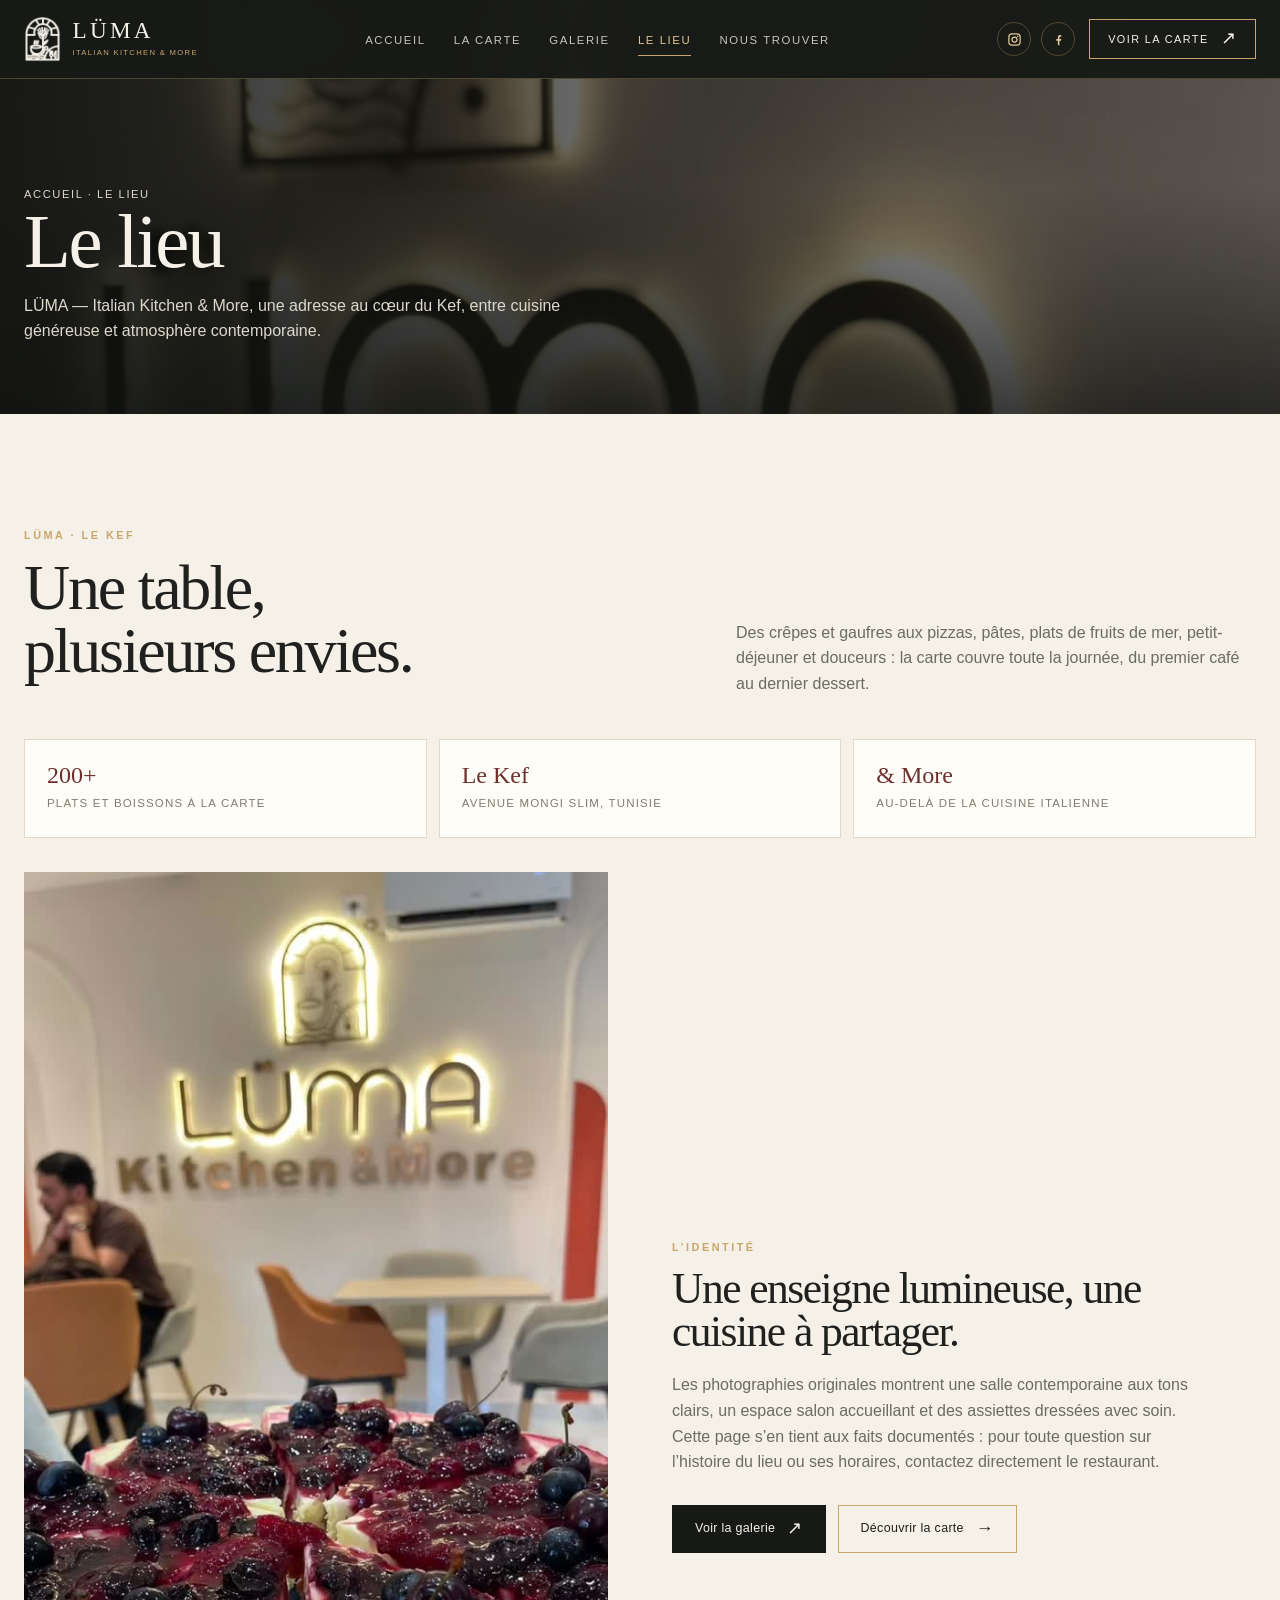
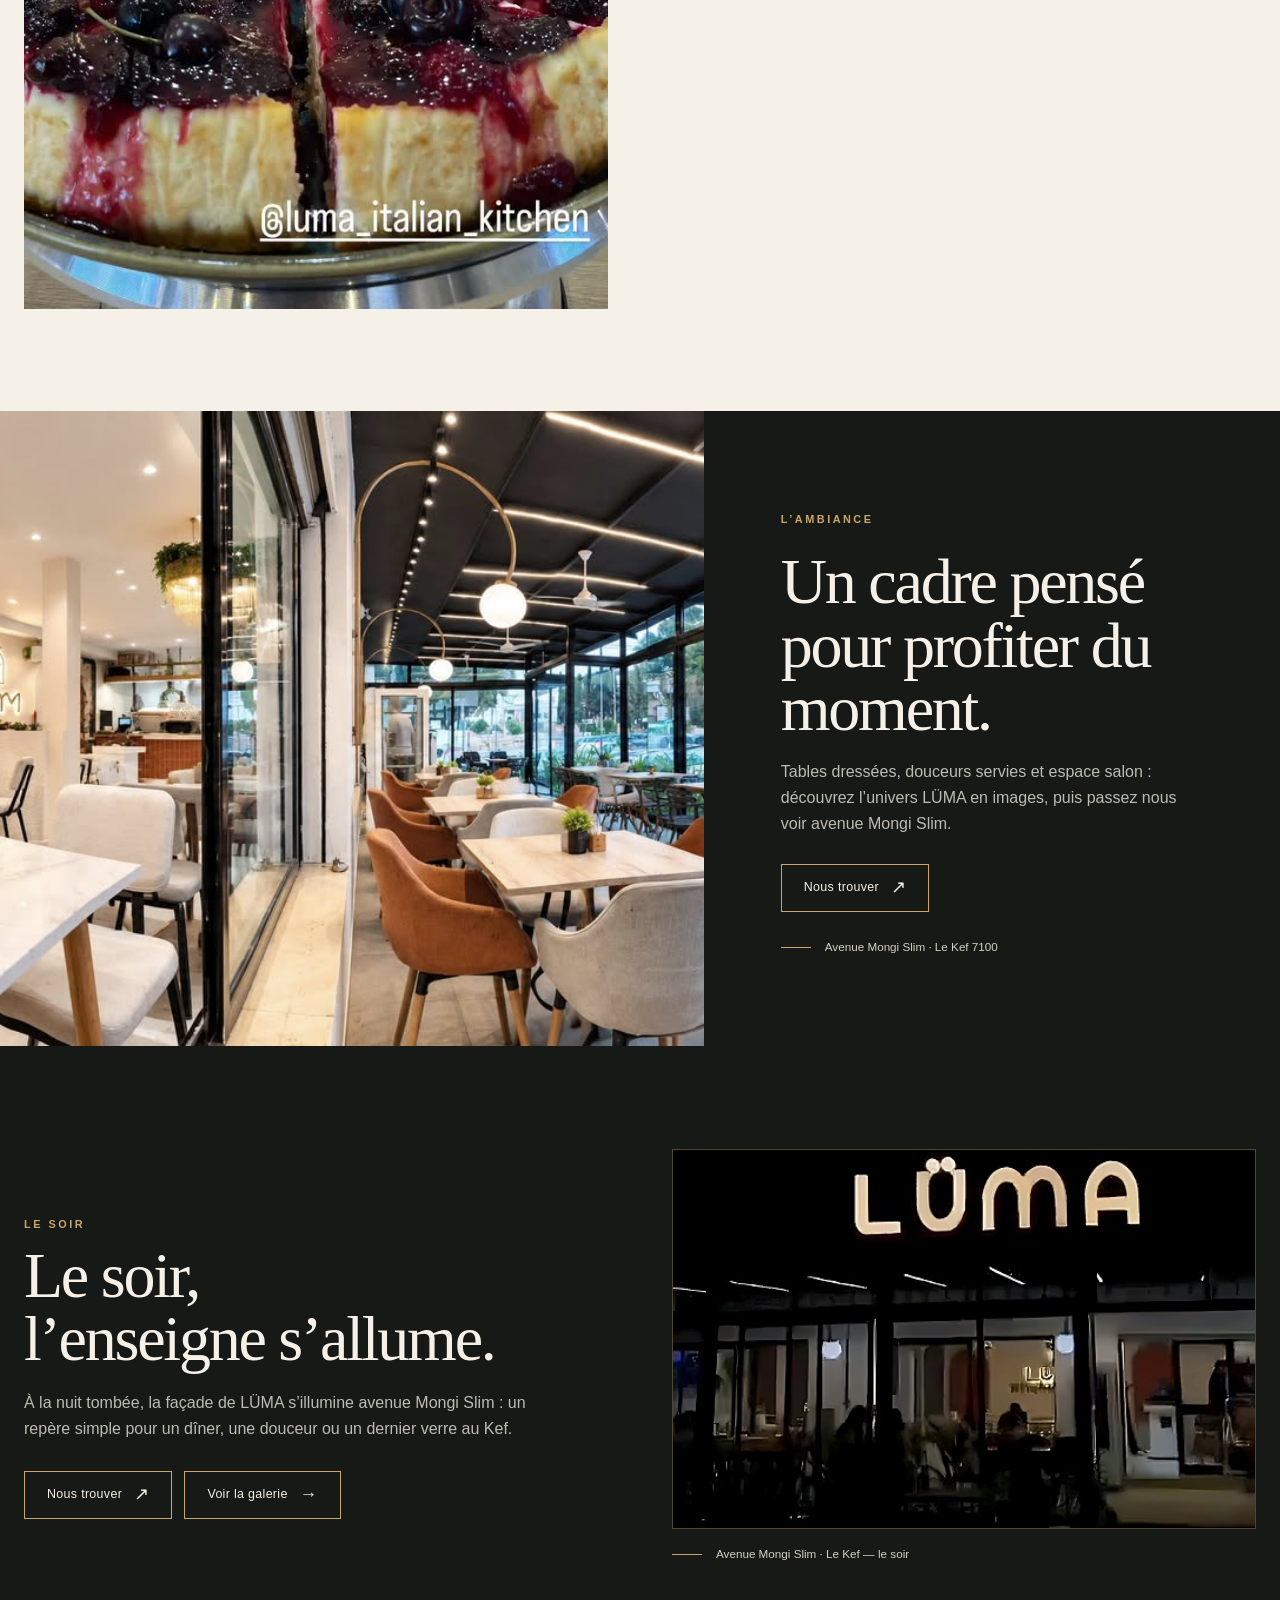
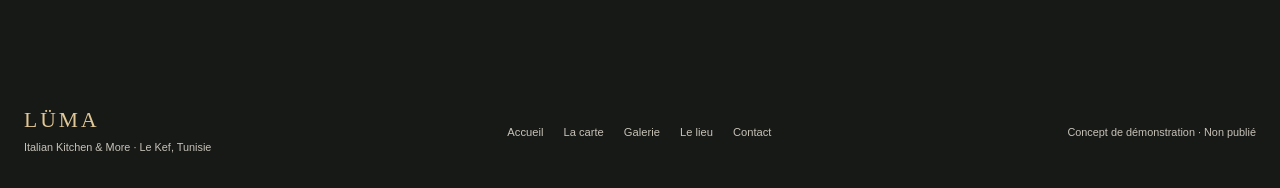
==== about.html @ 109b2237 "Mobile drawer: tap outside closes it The phone drawer is a panel pinned to the right (86vw), so the " ====
<!doctype html>
<html lang="fr">
<head>
<meta charset="utf-8">
<meta name="viewport" content="width=device-width, initial-scale=1">
<title>Le lieu — LÜMA · Le Kef</title>
<meta name="description" content="Découvrez LÜMA — Italian Kitchen & More, Avenue Mongi Slim à Le Kef : une cuisine généreuse et une atmosphère contemporaine.">
<meta name="robots" content="noindex,nofollow">
<meta name="theme-color" content="#171916">
<link rel="icon" href="assets/photos/luma-icon.png">
<link rel="stylesheet" href="assets/css/site.css?v=39">
</head>
<body class="no-js page-about">
<a class="skip-link" href="#contenu">Aller au contenu</a>
<header class="header solid" id="header">
  <div class="wrap navrow">
    <a class="brand" href="index.html" aria-label="LÜMA, accueil"><img src="assets/photos/luma-mark.png" alt="Emblème LÜMA" width="37" height="46"><span class="brandname">LÜMA<small>Italian Kitchen &amp; More</small></span></a>
    <nav aria-label="Navigation principale"><ul class="navlinks" id="navlinks">
      <li><a href="index.html">Accueil</a></li>
      <li><a href="menu.html">La carte</a></li>
      <li><a href="gallery.html">Galerie</a></li>
      <li><a href="about.html" aria-current="page">Le lieu</a></li>
      <li><a href="contact.html">Nous trouver</a></li>
    <li class="drawer-only"><span>Contact direct</span><a href="tel:+21697337588">+216 97 337 588</a></li><li class="drawer-only"><span>Suivre LÜMA</span><a href="https://www.instagram.com/luma_italian_kitchen/" target="_blank" rel="noopener noreferrer">Instagram</a></li><li class="drawer-only"><a href="https://www.facebook.com/cocktail4saisons.kef/" target="_blank" rel="noopener noreferrer">Facebook</a></li></ul></nav>
    <div class="navcta">
      <div class="social" aria-label="Réseaux sociaux"><a href="https://www.instagram.com/luma_italian_kitchen/" target="_blank" rel="noopener noreferrer" aria-label="Instagram de LÜMA"><svg viewBox="0 0 24 24" fill="none" stroke="currentColor" stroke-width="2" aria-hidden="true"><rect x="3" y="3" width="18" height="18" rx="5"/><circle cx="12" cy="12" r="4"/><circle cx="17.2" cy="6.8" r="1.3" fill="currentColor" stroke="none"/></svg></a><a href="https://www.facebook.com/cocktail4saisons.kef/" target="_blank" rel="noopener noreferrer" aria-label="Facebook de LÜMA"><svg viewBox="0 0 24 24" fill="currentColor" aria-hidden="true"><path d="M13.5 21v-7h2.4l.4-3h-2.8V9.1c0-.9.3-1.5 1.6-1.5h1.3V4.9c-.3 0-1.1-.1-2-.1-2 0-3.4 1.2-3.4 3.5V11H8.5v3H11v7h2.5z"/></svg></a></div>
      <a class="btn navbutton" href="menu.html">Voir la carte <span class="arrow">↗</span></a>
      <button class="menu-toggle" id="menuToggle" aria-label="Ouvrir le menu" aria-expanded="false" aria-controls="navlinks">☰</button>
    </div>
  </div>
</header>
<main id="contenu">
<section class="page-hero" aria-labelledby="titre-lieu">
  <div class="hero-media"><img src="assets/photos/restaurant-logo-photo.jpg" alt="" width="1085" height="1929" fetchpriority="high"></div>
  <div class="wrap"><div>
    <p class="crumbs"><a href="index.html">Accueil</a> · Le lieu</p>
    <h1 id="titre-lieu">Le lieu</h1>
    <p>LÜMA — Italian Kitchen &amp; More, une adresse au cœur du Kef, entre cuisine généreuse et atmosphère contemporaine.</p>
  </div></div>
</section>
<section class="section" aria-label="Présentation">
  <div class="wrap">
    <div class="section-head reveal"><div><p class="eyebrow">LÜMA · Le Kef</p><h2 class="display">Une table,<br>plusieurs envies.</h2></div><p class="sub">Des crêpes et gaufres aux pizzas, pâtes, plats de fruits de mer, petit-déjeuner et douceurs : la carte couvre toute la journée, du premier café au dernier dessert.</p></div>
    <div class="about-facts reveal">
      <div class="fact"><strong>200+</strong><span>Plats et boissons à la carte</span></div>
      <div class="fact"><strong>Le Kef</strong><span>Avenue Mongi Slim, Tunisie</span></div>
      <div class="fact"><strong>&amp; More</strong><span>Au-delà de la cuisine italienne</span></div>
    </div>
    <div class="about-split">
      <div class="reveal"><img src="assets/photos/dessert-cheesecake-logo.jpg" alt="Cheesecake aux fruits rouges devant l’enseigne lumineuse LÜMA" width="640" height="1136" loading="lazy"></div>
      <div class="reveal">
        <p class="eyebrow">L’identité</p>
        <h3 class="display" style="font-size:clamp(1.8rem,3.4vw,2.8rem)">Une enseigne lumineuse, une cuisine à partager.</h3>
        <p class="sub">Les photographies originales montrent une salle contemporaine aux tons clairs, un espace salon accueillant et des assiettes dressées avec soin. Cette page s’en tient aux faits documentés : pour toute question sur l’histoire du lieu ou ses horaires, contactez directement le restaurant.</p>
        <div class="menu-open-row">
          <a class="btn dark" href="gallery.html">Voir la galerie <span class="arrow">↗</span></a>
          <a class="btn light" href="menu.html">Découvrir la carte <span class="arrow">→</span></a>
        </div>
      </div>
    </div>
  </div>
</section>
<section class="experience brand-band" aria-label="Ambiance">
  <div class="experience-grid">
    <div class="experience-photo"><img src="assets/photos/interior-panorama.jpg" alt="Vue panoramique de la salle du restaurant LÜMA" width="1296" height="540" loading="lazy"></div>
    <div class="experience-copy reveal">
      <p class="eyebrow">L’ambiance</p>
      <h2 class="display">Un cadre pensé pour profiter du moment.</h2>
      <p class="sub">Tables dressées, douceurs servies et espace salon : découvrez l’univers LÜMA en images, puis passez nous voir avenue Mongi Slim.</p>
      <a class="btn" href="contact.html">Nous trouver <span class="arrow">↗</span></a>
      <div class="detail-line">Avenue Mongi Slim · Le Kef 7100</div>
    </div>
  </div>
</section>
<section class="section brand-band" aria-label="LÜMA le soir">
  <div class="wrap">
    <div class="about-split night-frame">
      <div class="reveal">
        <p class="eyebrow">Le soir</p>
        <h2 class="display">Le soir,<br>l’enseigne s’allume.</h2>
        <p class="sub">À la nuit tombée, la façade de LÜMA s’illumine avenue Mongi Slim : un repère simple pour un dîner, une douceur ou un dernier verre au Kef.</p>
        <div class="menu-open-row">
          <a class="btn" href="contact.html">Nous trouver <span class="arrow" aria-hidden="true">↗</span></a>
          <a class="btn" href="gallery.html">Voir la galerie <span class="arrow" aria-hidden="true">→</span></a>
        </div>
      </div>
      <div class="reveal">
        <img src="assets/photos/luma-nuit.jpg?v=39" alt="La façade de LÜMA et son enseigne illuminée, avenue Mongi Slim à Le Kef" width="562" height="338" loading="lazy">
        <p class="detail-line">Avenue Mongi Slim · Le Kef — le soir</p>
      </div>
    </div>
  </div>
</section>
</main>
<footer class="footer"><div class="wrap footer-row"><div><div class="footer-brand">LÜMA</div><small>Italian Kitchen &amp; More · Le Kef, Tunisie</small></div><nav class="footer-links" aria-label="Navigation de pied de page"><a href="index.html">Accueil</a><a href="menu.html">La carte</a><a href="gallery.html">Galerie</a><a href="about.html">Le lieu</a><a href="contact.html">Contact</a></nav><small>Concept de démonstration · Non publié</small></div></footer>
<div class="lightbox" id="lightbox" role="dialog" aria-modal="true" aria-label="Visionneuse d’images"><button class="lb-btn lb-close" id="lbClose" aria-label="Fermer">×</button><button class="lb-btn lb-prev" id="lbPrev" aria-label="Image précédente">‹</button><img id="lbImage" alt=""><button class="lb-btn lb-next" id="lbNext" aria-label="Image suivante">›</button><p class="lb-caption" id="lbCaption"></p></div>
<script src="assets/js/menu-data.js?v=39"></script>
<script src="assets/js/site.js?v=39"></script>
</body>
</html>
---- assets/css/site.css ----
/* LÜMA — Italian Kitchen & More · shared design system (multi-page) */
:root{--night:#171916;--night2:#20221e;--cream:#f5f1e8;--paper:#ebe4d7;--gold:#c9a66b;--gold2:#e1c795;--muted:#aaa79d;--ink:#20211e;--line:rgba(201,166,107,.32);--serif:Georgia,'Times New Roman',serif;--sans:Arial,Helvetica,sans-serif;--max:1240px}
*{box-sizing:border-box}html{scroll-behavior:smooth;scroll-padding-top:86px}body{margin:0;background:var(--cream);color:var(--ink);font:16px/1.6 var(--sans);-webkit-font-smoothing:antialiased}body.lock{overflow:hidden}img{display:block;max-width:100%}a{color:inherit}button{font:inherit}button,a{-webkit-tap-highlight-color:transparent}:focus-visible{outline:2px solid var(--gold);outline-offset:4px}.wrap{width:min(var(--max),calc(100% - 48px));margin-inline:auto}.eyebrow{font-size:.68rem;letter-spacing:.23em;text-transform:uppercase;color:var(--gold);font-weight:700}.display{font:400 clamp(2.4rem,5vw,4.8rem)/.99 var(--serif);letter-spacing:-.035em;margin:.65rem 0 1.2rem}.section{padding:clamp(4rem,8vw,7.5rem) 0}.sub{max-width:520px;color:#6c6b64}.btn{display:inline-flex;align-items:center;justify-content:center;gap:12px;min-height:48px;padding:0 22px;text-decoration:none;border:1px solid var(--gold);color:var(--cream);font-size:.78rem;letter-spacing:.025em;transition:background .25s,color .25s,transform .25s,border-color .25s;cursor:pointer;background:transparent}.btn:hover{transform:translateY(-2px);background:var(--gold);color:var(--night)}.btn.primary{background:var(--gold);color:var(--night)}.btn.primary:hover{background:var(--gold2);border-color:var(--gold2)}.btn.light{color:var(--ink)}.btn.dark{background:var(--night);border-color:var(--night);color:var(--cream)}.arrow{font-size:1.1rem;line-height:1}
.skip-link{position:absolute;left:12px;top:-60px;z-index:200;background:var(--gold);color:var(--night);padding:10px 16px;text-decoration:none;font-size:.85rem;transition:top .2s}.skip-link:focus{top:12px}
/* Header */
.header{position:fixed;z-index:50;top:0;left:0;right:0;color:var(--cream);border-bottom:1px solid transparent;transition:background .3s,border-color .3s}.header:before{content:'';position:absolute;inset:0;background:linear-gradient(180deg,rgba(15,17,15,.66),rgba(15,17,15,0));pointer-events:none;z-index:-1;transition:opacity .3s}.header.scrolled:before,.header.solid:before{opacity:0}.header.scrolled,.header.solid{background:rgba(23,25,22,.96);backdrop-filter:blur(14px);border-color:var(--line)}.navrow{height:78px;display:flex;align-items:center;justify-content:space-between;gap:28px}.brand{display:flex;align-items:center;gap:12px;text-decoration:none;flex-shrink:0}.brand img{width:auto;height:46px;object-fit:contain}.brandname{font:1.45rem/1 var(--serif);letter-spacing:.14em}.brandname small{display:block;font:500 .48rem/1.5 var(--sans);letter-spacing:.17em;color:var(--gold);text-transform:uppercase;margin-top:5px}.navlinks{display:flex;align-items:center;gap:clamp(14px,2.2vw,32px);list-style:none;padding:0;margin:0}.navlinks a{font:500 .71rem/1 var(--sans);letter-spacing:.14em;text-transform:uppercase;text-decoration:none;color:rgba(245,241,232,.79);position:relative;padding:12px 0;transition:color .3s}.navlinks a:after{content:'';position:absolute;left:0;bottom:2px;width:100%;height:1px;background:var(--gold);transform:scaleX(0);transform-origin:right;transition:transform .3s}.navlinks a:hover{color:var(--cream)}.navlinks a:hover:after,.navlinks a[aria-current="page"]:after{transform:scaleX(1);transform-origin:left}.navlinks a[aria-current="page"]{color:var(--gold2)}.navcta{display:flex;align-items:center;gap:14px}.social{display:flex;gap:10px}.social a{width:34px;height:34px;border:1px solid var(--line);border-radius:50%;display:grid;place-items:center;color:var(--gold2);text-decoration:none;font-size:.72rem;transition:background .2s,color .2s}.social a:hover{background:var(--gold);color:var(--night)}.navbutton{min-height:40px;padding:0 18px;font:500 .68rem/1 var(--sans);letter-spacing:.13em;text-transform:uppercase}.menu-toggle{display:none;background:none;border:1px solid var(--line);color:var(--cream);width:44px;height:44px;cursor:pointer}
/* Hero (home) */
.hero{position:relative;min-height:min(850px,100svh);min-height:max(700px,100svh);display:flex;align-items:center;background:var(--night);color:var(--cream);overflow:hidden;padding:110px 0 80px}.hero-media{position:absolute;inset:0}.hero-media img,.hero-media video{display:block;width:100%;height:100%;object-fit:cover;object-position:center 48%}.hero-media img{position:absolute;inset:0;filter:saturate(.78);transform:scale(1.025);animation:heroSettle 1.2s ease-out both}.hero-media video{position:absolute;inset:0;filter:saturate(.78);object-fit:contain;object-position:center;background:transparent}.page-home .hero-media img{object-fit:cover;object-position:center 48%;filter:blur(26px) brightness(.62) saturate(.85);transform:scale(1.18);animation:none}.hero-media:after{content:'';position:absolute;inset:0;background:linear-gradient(90deg,rgba(15,17,15,.91) 0%,rgba(15,17,15,.78) 31%,rgba(15,17,15,.27) 70%,rgba(15,17,15,.24) 100%),linear-gradient(0deg,rgba(15,17,15,.72),transparent 36%),radial-gradient(120% 120% at 50% 50%,rgba(15,17,15,0) 52%,rgba(15,17,15,.55) 100%)}.hero-inner{position:relative;z-index:1;display:grid;grid-template-columns:minmax(0,650px);align-items:center}.hero-copy{padding:0}.hero-kicker{display:flex;align-items:center;gap:12px;margin-bottom:22px}.hero-kicker:before{content:'';width:35px;height:1px;background:var(--gold)}.hero h1{font:400 clamp(3.4rem,6.8vw,6rem)/.84 var(--serif);letter-spacing:-.055em;margin:0 0 20px}.hero h1 span{display:block;color:var(--gold2);font-size:.43em;letter-spacing:.015em;line-height:1.4;margin-top:22px}.hero-intro{max-width:470px;color:#e4dfd3;font:1.05rem/1.8 var(--serif);margin:0 0 30px}.hero-actions{display:flex;gap:10px;flex-wrap:wrap}.hero-facts{display:grid;grid-template-columns:repeat(auto-fit,minmax(150px,1fr));gap:16px 24px;margin:34px 0 0;padding-top:24px;border-top:1px solid rgba(255,255,255,.15);max-width:560px}.hero-facts dt{font-size:.6rem;letter-spacing:.15em;text-transform:uppercase;color:var(--gold2);margin-bottom:6px}.hero-facts dd{margin:0;font-size:.83rem;color:#d6d1c5;line-height:1.55}.hero-facts dd a{text-decoration:none;border-bottom:1px solid rgba(201,166,107,.45);transition:border-color .25s,color .25s}.hero-facts dd a:hover{border-color:var(--gold);color:var(--cream)}.pin{color:var(--gold);font-size:1rem}
/* Page hero (subpages) */
.page-hero{position:relative;background:var(--night);color:var(--cream);overflow:hidden;padding:170px 0 70px;min-height:46vh;display:flex;align-items:flex-end}.page-hero .wrap{position:relative;z-index:1}.page-hero .hero-media img{object-position:center 55%}.page-menu .hero-media img{object-position:center 62%}.page-gallery .hero-media img{object-position:center 70%}.page-about .hero-media img{object-position:center 18%}.page-contact .hero-media img{object-position:center 55%}.page-hero .hero-media:after{background:linear-gradient(90deg,rgba(15,17,15,.9),rgba(15,17,15,.55) 60%,rgba(15,17,15,.3)),linear-gradient(0deg,rgba(15,17,15,.7),transparent 55%)}.page-hero h1{font:400 clamp(2.8rem,6vw,5rem)/1 var(--serif);letter-spacing:-.03em;margin:0 0 12px}.page-hero p{max-width:560px;color:#ddd8cc;margin:0}.crumbs{font-size:.7rem;letter-spacing:.14em;text-transform:uppercase;color:var(--gold2);margin-bottom:16px}.crumbs a{text-decoration:none}.crumbs a:hover{text-decoration:underline}
/* Marquee */
.ticker{background:var(--gold);color:var(--night);overflow:hidden}.ticker-track{display:flex;justify-content:center;gap:clamp(22px,4vw,58px);align-items:center;min-height:56px;white-space:nowrap;font:1rem var(--serif);letter-spacing:.04em}.ticker .dot{font-size:.65rem;color:#765b30}
/* Menu */
.menu-section{background:var(--cream)}.section-head{display:flex;justify-content:space-between;align-items:end;gap:30px;margin-bottom:38px}.section-head .sub{margin:0 0 5px}.menu-feature{display:grid;grid-template-columns:.78fr 1.22fr;gap:clamp(28px,6vw,84px);align-items:center}.menu-intro{padding:10px 0}.menu-intro .display{max-width:480px}.menu-intro .sub{margin-bottom:16px}.menu-note{max-width:450px;font-size:.75rem;color:#77746c;border-left:2px solid var(--gold);padding-left:13px}.menu-images{display:grid;grid-template-columns:repeat(3,1fr);gap:12px;align-items:center}.food-card{position:relative;overflow:hidden;background:#ddd;aspect-ratio:3/4;margin:0}.food-card:nth-child(2){aspect-ratio:4/5;transform:translateY(-16px)}.food-card:nth-child(3){aspect-ratio:3/4;transform:translateY(12px)}.food-card img{width:100%;height:100%;object-fit:cover;transition:transform .7s}.food-card:hover img{transform:scale(1.06)}.food-card:after{content:'';position:absolute;inset:45% 0 0;background:linear-gradient(transparent,rgba(0,0,0,.55))}.food-card span{position:absolute;z-index:1;bottom:12px;left:12px;color:#fff;font:1rem var(--serif)}.menu-browser{position:relative;background:var(--night);color:var(--cream);margin-top:64px;padding:clamp(30px,4.5vw,60px);border:1px solid rgba(201,166,107,.28)}.menu-browser:before{content:"";position:absolute;top:0;left:0;right:0;height:3px;background:linear-gradient(90deg,transparent,var(--gold) 15%,var(--gold) 85%,transparent)}.menu-rail{display:flex;align-items:center;gap:16px;margin:0 0 26px}.menu-rail .menu-filters{flex:1 1 auto;min-width:0;margin:0;padding:0}.menu-rail:after{content:"";order:2;flex:0 0 auto;width:1px;align-self:stretch;background:rgba(201,166,107,.4)}.menu-rail-cta{order:3;flex:0 0 auto;white-space:nowrap;min-height:44px;padding:0 18px}.menu-toolbar{display:flex;gap:20px;flex-wrap:wrap;align-items:center;margin-bottom:22px}.menu-search{position:relative;flex:1 1 320px;max-width:none;display:flex;align-items:center;gap:12px;border:1px solid rgba(245,241,232,.22);background:rgba(245,241,232,.05);padding:0 15px;min-height:54px;transition:border-color .22s ease,box-shadow .22s ease,background .22s ease}.menu-search:hover{border-color:rgba(201,166,107,.6)}.menu-search:focus-within{border-color:var(--gold);background:rgba(245,241,232,.08);box-shadow:0 0 0 4px rgba(201,166,107,.18)}.menu-search-icon{width:19px;height:19px;flex:0 0 auto;color:#a08a63;transition:color .22s ease}.menu-search:focus-within .menu-search-icon{color:var(--gold)}.menu-search input{flex:1 1 auto;min-width:0;border:0;background:transparent;outline:none;font:inherit;font-size:.95rem;color:var(--cream);height:52px;appearance:none;-webkit-appearance:none}.menu-search input::-webkit-search-cancel-button{display:none}.menu-search input::placeholder{color:#8f8b80}.menu-search-clear{flex:0 0 auto;width:30px;height:30px;display:grid;place-items:center;border:0;border-radius:50%;background:rgba(245,241,232,.14);color:var(--cream);cursor:pointer;padding:0;transition:background .2s ease,color .2s ease,transform .2s ease}.menu-search-clear svg{width:13px;height:13px}.menu-search-clear:hover{background:rgba(201,166,107,.28);color:var(--gold2);transform:rotate(90deg)}.menu-search-clear[hidden]{display:none}.menu-search-hint{flex:0 0 auto;display:grid;place-items:center;min-width:26px;height:26px;padding:0 7px;border:1px solid rgba(245,241,232,.24);border-bottom-width:2px;background:rgba(245,241,232,.06);color:#a9a49a;font:600 .72rem/1 var(--sans)}.menu-search:focus-within .menu-search-hint{opacity:0}.menu-count{flex:0 0 auto;display:inline-flex;align-items:center;gap:10px;font-size:.74rem;letter-spacing:.04em;color:#a9a49a;white-space:nowrap;border:0;background:none;padding:0}.menu-count:empty{display:none}.menu-count:before{content:'';width:22px;height:1px;background:var(--gold)}@media(max-width:980px){.menu-search-hint{display:none}}.menu-filters{display:flex;gap:9px;flex-wrap:nowrap;overflow-x:auto;margin:0 0 26px;padding:6px 2px 14px;scrollbar-width:none;-ms-overflow-style:none;overscroll-behavior-x:contain;cursor:grab;-webkit-mask-image:linear-gradient(90deg,transparent,#000 4%,#000 96%,transparent);mask-image:linear-gradient(90deg,transparent,#000 4%,#000 96%,transparent)}.menu-filters::-webkit-scrollbar{display:none}.menu-filters.dragging{cursor:grabbing;user-select:none}.menu-filters.at-start{-webkit-mask-image:linear-gradient(90deg,#000 96%,transparent);mask-image:linear-gradient(90deg,#000 96%,transparent)}.menu-filters.at-end{-webkit-mask-image:linear-gradient(90deg,transparent,#000 4%,#000);mask-image:linear-gradient(90deg,transparent,#000 4%,#000)}.menu-filters.at-start.at-end{-webkit-mask-image:none;mask-image:none}.menu-filter{flex:0 0 auto}.menu-filter{border:1px solid rgba(245,241,232,.22);background:transparent;color:#d8d3c7;padding:10px 14px;cursor:pointer;font-size:.75rem;letter-spacing:.02em;transition:background .2s,color .2s,border-color .2s}.menu-filter:hover{border-color:var(--gold);color:var(--gold2)}.menu-filter[aria-pressed="true"]{background:var(--gold);border-color:var(--gold);color:var(--night);font-weight:600}.menu-results{columns:2;column-gap:16px}.menu-category{background:rgba(245,241,232,.035);border:1px solid rgba(201,166,107,.26);padding:clamp(20px,3vw,32px);break-inside:avoid;margin:0 0 16px}.cat-head{display:flex;align-items:baseline;gap:14px;padding-bottom:14px;margin:0 0 14px;border-bottom:1px solid rgba(201,166,107,.32)}.cat-num{font:600 .72rem/1 var(--sans);letter-spacing:.2em;color:var(--gold);flex:0 0 auto}.menu-category h3{font:400 clamp(1.45rem,2.1vw,1.95rem)/1.05 var(--serif);letter-spacing:-.02em;margin:0;color:var(--cream)}.menu-category .category-note{font-size:.75rem;color:#a9a49a;margin:0 0 18px}.menu-items{display:grid;gap:0}.menu-item{position:relative;display:grid;grid-template-columns:minmax(0,1fr) auto;column-gap:14px;padding:12px 0;border-bottom:1px solid rgba(245,241,232,.09);align-items:baseline;transition:background .32s ease}.menu-item:before{content:"";position:absolute;left:-15px;top:3px;bottom:3px;width:2px;background:linear-gradient(180deg,var(--gold),var(--gold2));transform:scaleY(0);transform-origin:50% 0;transition:transform .34s cubic-bezier(.4,0,.2,1)}.menu-item:hover{background:linear-gradient(90deg,rgba(201,166,107,.11),rgba(201,166,107,0) 72%)}.menu-item:hover:before{transform:scaleY(1)}.menu-item-line{grid-column:1;grid-row:1;display:flex;align-items:baseline;gap:8px;min-width:0}.leader{flex:1 1 auto;min-width:14px;align-self:flex-end;height:1px;margin:0 2px 5px;background-image:linear-gradient(90deg,rgba(245,241,232,.30) 0 2px,transparent 2px 6px);background-size:6px 1px;background-repeat:repeat-x;transition:background-image .3s ease}.menu-item:hover .leader{background-image:linear-gradient(90deg,rgba(201,166,107,.75) 0 2px,transparent 2px 6px);animation:leader-march .7s linear infinite}@keyframes leader-march{from{background-position-x:0}to{background-position-x:6px}}.menu-item:last-child{border-bottom:0}.menu-item strong{font-size:.85rem;font-weight:600;line-height:1.45;color:var(--cream);transition:color .26s ease}.menu-item:hover strong{color:#fff}.menu-item small{grid-column:1/-1;grid-row:2;display:block;font-size:.73rem;line-height:1.5;color:#9d988c;margin-top:6px;padding:5px 9px 5px 10px;border-left:1px solid rgba(201,166,107,.22);transition:color .3s ease,background .3s ease,border-color .3s ease}.menu-item.has-desc:hover .leader{animation:none;background-image:linear-gradient(90deg,rgba(245,241,232,.22) 0 2px,transparent 2px 6px)}.menu-item.has-desc:hover small{color:#f4efe3;background:rgba(245,241,232,.09);border-left-color:var(--gold);box-shadow:0 0 0 1px rgba(201,166,107,.18) inset}.menu-price{grid-column:2;grid-row:1;font:1.02rem var(--serif);white-space:nowrap;color:var(--gold2);transition:color .28s ease,transform .28s ease}.menu-item:hover .menu-price{color:#f4ddb0;transform:translateY(-1px)}.menu-empty{grid-column:1/-1;color:#a9a49a;font-size:.9rem}.verify-note{margin-top:34px;border:1px solid rgba(201,166,107,.3);background:rgba(201,166,107,.07);padding:18px 20px;font-size:.78rem;color:#cfccc2}.verify-note strong{color:var(--ink)}.menu-results .verify-note{break-inside:avoid;margin:0;background:rgba(201,166,107,.07);color:#cfccc2;border-color:rgba(201,166,107,.3);padding:22px 24px}.menu-results .verify-note strong{color:var(--gold2)}.menu-results .verify-note a{color:var(--gold2)}.menu-results.single{columns:1}.menu-results.single .menu-category{padding:clamp(26px,4vw,46px)}.menu-results.single .menu-items{grid-template-columns:repeat(2,minmax(0,1fr));column-gap:clamp(26px,4vw,64px)}.menu-more{display:inline-flex;align-items:center;gap:9px;margin-top:22px;padding-bottom:3px;font-size:.72rem;letter-spacing:.09em;text-transform:uppercase;color:var(--gold2);text-decoration:none;border-bottom:1px solid rgba(201,166,107,.4);transition:color .2s,border-color .2s}.menu-more:hover{color:#fff;border-color:var(--gold2)}.menu-open-row{display:flex;gap:12px;flex-wrap:wrap;margin-top:30px;align-items:center}
/* Experience */
.experience{background:var(--night);color:var(--cream);padding:0}.experience-grid{display:grid;grid-template-columns:1.1fr .9fr;min-height:500px}.experience-photo{min-height:460px;overflow:hidden}.experience-photo img{width:100%;height:100%;object-fit:cover;object-position:center;filter:saturate(.82);transition:transform 1s}.experience-photo:hover img{transform:scale(1.025)}.experience-copy{padding:clamp(42px,7vw,100px) clamp(32px,6vw,90px);display:flex;flex-direction:column;justify-content:center;align-items:flex-start}.experience-copy .display{max-width:500px}.experience-copy .sub{color:#bdbbb2;margin:0 0 28px}.detail-line{display:flex;align-items:center;gap:14px;margin-top:26px;color:#d4cfc3;font-size:.73rem}.detail-line:before{content:'';width:30px;height:1px;background:var(--gold)}
/* Gallery */
.gallery-section{background:var(--paper)}.gallery-grid{display:grid;grid-template-columns:1.15fr .85fr .85fr;grid-template-rows:210px 210px;gap:12px}.gallery-grid.full{grid-template-columns:repeat(3,1fr);grid-template-rows:none;grid-auto-rows:230px}.gallery-grid.full .gallery-item:first-child{grid-row:auto;grid-column:span 2}.gallery-item{position:relative;overflow:hidden;background:#d4ccbf;cursor:pointer;border:0;padding:0;text-align:left}.gallery-item picture{display:block;width:100%}.hero-media picture{position:absolute;inset:0;display:block}.gallery-item:first-child{grid-row:span 2}.gallery-grid.full .gallery-item:first-child{grid-row:auto}.gallery-item img{width:100%;height:100%;object-fit:cover;transition:transform .65s,filter .65s}.gallery-item:hover img{transform:scale(1.045);filter:saturate(1.08)}.gallery-item:after{content:'\2197';position:absolute;right:14px;bottom:14px;width:35px;height:35px;display:grid;place-items:center;background:rgba(23,25,22,.78);border:1px solid var(--line);color:var(--gold2);border-radius:50%;opacity:0;transform:translateY(6px);transition:all .25s}.gallery-item:hover:after,.gallery-item:focus-visible:after{opacity:1;transform:none}.gallery-item figcaption{position:absolute;left:14px;bottom:14px;color:#fff;font:.85rem var(--serif);text-shadow:0 1px 8px rgba(0,0,0,.6)}.gallery-foot{display:flex;justify-content:space-between;align-items:center;gap:24px;margin-top:26px;color:#6d6a62;font-size:.75rem}
/* About */
.about-facts{display:grid;grid-template-columns:repeat(3,1fr);gap:12px;margin:34px 0}.fact{background:#fffdf8;border:1px solid #e2d9ca;padding:22px}.fact strong{display:block;font:1.5rem var(--serif);font-weight:400;color:#6e302d}.fact span{font-size:.72rem;letter-spacing:.1em;text-transform:uppercase;color:#827b6e}.about-split{display:grid;grid-template-columns:1fr 1fr;gap:clamp(28px,5vw,70px);align-items:center}.about-split img{width:100%;height:100%;object-fit:cover;min-height:380px}.brand-band{background:var(--night);color:var(--cream)}.brand-band .sub{color:#bdbbb2}.night-frame img{border:1px solid var(--line);filter:saturate(.96)}.night-frame .detail-line{margin-top:16px}
/* Contact */
.contact{background:var(--cream)}.contact-grid{display:grid;grid-template-columns:.9fr 1.1fr;gap:clamp(35px,7vw,100px);align-items:stretch}.contact-copy{padding:12px 0}.contact-copy .display{max-width:460px}.contact-list{margin:32px 0;display:grid;gap:23px}.contact-row{display:grid;grid-template-columns:38px 1fr;gap:14px;align-items:start}.contact-icon{width:36px;height:36px;display:grid;place-items:center;border:1px solid #c8b99d;color:#8f6d36;border-radius:50%;font-size:.9rem}.contact-row small{display:block;text-transform:uppercase;letter-spacing:.14em;color:#827b6e;font-size:.62rem;margin-bottom:4px}.contact-row p,.contact-row a{margin:0;font-size:.92rem;text-decoration:none}.contact-row a:hover{text-decoration:underline;text-decoration-color:var(--gold)}.contact-actions{display:flex;flex-wrap:wrap;gap:9px}.contact-actions .btn{color:var(--ink)}.contact-actions .primary{color:var(--night)}.contact-visual{position:relative;min-height:430px;overflow:hidden;background:var(--night)}.contact-visual img{width:100%;height:100%;min-height:430px;object-fit:cover;filter:saturate(.7)}.contact-card{position:absolute;left:22px;bottom:22px;right:22px;display:flex;justify-content:space-between;align-items:center;gap:18px;background:rgba(23,25,22,.93);color:var(--cream);padding:20px 22px;border:1px solid var(--line);backdrop-filter:blur(8px)}.contact-card strong{font:1.4rem var(--serif);font-weight:400;display:block}.contact-card span{font-size:.7rem;color:#c8c2b5}
/* Footer and lightbox */
.footer{background:var(--night);color:#c6c2b8;padding:30px 0}.footer-row{display:flex;align-items:center;justify-content:space-between;gap:25px}.footer-brand{font:1.35rem var(--serif);letter-spacing:.14em;color:var(--gold2)}.footer small{font-size:.68rem}.footer-links{display:flex;gap:20px}.footer-links a{font-size:.7rem;text-decoration:none}.footer-links a:hover{color:var(--gold2)}
.lightbox{position:fixed;z-index:100;inset:0;background:rgba(12,13,11,.97);display:none;align-items:center;justify-content:center;padding:70px 60px 60px}.lightbox.open{display:flex}.lightbox img{max-width:min(100%,1000px);max-height:100%;object-fit:contain;box-shadow:0 20px 70px rgba(0,0,0,.4)}.lb-btn{position:absolute;width:46px;height:46px;border:1px solid var(--line);background:var(--night2);color:var(--cream);cursor:pointer;font-size:1.25rem}.lb-close{top:18px;right:18px}.lb-prev{left:18px;top:50%;transform:translateY(-50%)}.lb-next{right:18px;top:50%;transform:translateY(-50%)}.lb-caption{position:absolute;bottom:16px;left:0;right:0;text-align:center;color:#c8c1b4;font-size:.72rem}.reveal{opacity:0;transform:translateY(22px);transition:opacity .75s ease,transform .75s ease}.reveal.visible{opacity:1;transform:none}.no-js .reveal{opacity:1;transform:none}
@keyframes heroSettle{from{transform:scale(1.08);opacity:.65}to{transform:scale(1.025);opacity:1}}
.social a svg{width:15px;height:15px;display:block}.drawer-only{display:none}
@media(max-width:980px){.navlinks{gap:16px}.navlinks a{font-size:.75rem;letter-spacing:normal;text-transform:none}.navcta .navbutton{min-height:38px;padding:0 14px;font-size:.68rem;letter-spacing:.02em;text-transform:none}.navcta .social{display:none}.hero-inner{grid-template-columns:1fr}.menu-feature{grid-template-columns:1fr;gap:30px}.menu-intro{max-width:620px}.menu-images{max-width:780px}.experience-grid{grid-template-columns:1fr 1fr}.experience-copy{padding:40px}.gallery-grid{grid-template-rows:170px 170px}.gallery-grid.full{grid-auto-rows:190px}.contact-grid{gap:36px}.about-facts{grid-template-columns:1fr 1fr}}
@media(max-width:720px){.wrap{width:calc(100% - 36px)}.navrow{height:68px}.brand img{height:38px;width:auto}.brandname{font-size:1.25rem}.menu-toggle{display:block;position:relative;z-index:53}.drawer-only{display:block;margin-top:14px}.navlinks .drawer-only a{font:500 .85rem var(--sans);letter-spacing:.02em;text-transform:none;color:var(--gold2);border-bottom:0;padding:9px 0}.navlinks .drawer-only span{display:block;font-size:.68rem;letter-spacing:.14em;text-transform:uppercase;color:#8f8b80;margin-bottom:2px}.navcta .navbutton{display:none}.navlinks{position:fixed;inset:0 0 0 auto;width:min(86vw,360px);height:100dvh;background:var(--night);padding:100px 32px 36px;display:flex;align-items:stretch;flex-direction:column;gap:6px;transform:translateX(105%);visibility:hidden;transition:transform .3s,visibility .3s;z-index:52}.navlinks.open{transform:none;visibility:visible}body::after{content:'';position:fixed;inset:0;z-index:49;background:rgba(9,11,9,.6);opacity:0;visibility:hidden;pointer-events:none;transition:opacity .3s ease,visibility .3s}body.nav-open::after{opacity:1;visibility:visible;pointer-events:auto}.navlinks a{font:1.7rem var(--serif);letter-spacing:normal;text-transform:none;color:#e2dfd7;display:block;padding:13px 0;border-bottom:1px solid var(--line)}.navlinks a:after{display:none}.navlinks li:last-child{margin-top:16px}.header:has(.navlinks.open){background:var(--night)}.hero{min-height:760px;min-height:92svh;padding:90px 0 90px}.hero-media img,.hero-media video{object-position:57% center}.hero-media video{object-fit:cover}.hero-media:after{background:linear-gradient(90deg,rgba(15,17,15,.83),rgba(15,17,15,.42)),linear-gradient(0deg,rgba(15,17,15,.82),transparent 70%),radial-gradient(120% 120% at 50% 50%,rgba(15,17,15,0) 50%,rgba(15,17,15,.5) 100%)}.hero-copy{padding:4rem 0 1rem}.hero h1{font-size:clamp(4rem,18vw,6.4rem)}.hero-intro{font-size:1rem}.ticker-track{justify-content:flex-start;padding-left:18px;min-height:48px;font-size:.9rem;overflow-x:auto}.section-head{display:block}.section-head .sub{margin-top:12px}.menu-images{gap:8px}.menu-results{columns:1}.menu-toolbar{align-items:stretch;flex-direction:column}.menu-search{flex:none;width:100%;max-width:none}.menu-results.single .menu-items{grid-template-columns:1fr}.menu-rail{flex-wrap:wrap;gap:12px}.menu-rail:after{display:none}.menu-rail .menu-filters{flex:1 1 100%}.menu-rail-cta{flex:1 1 100%;justify-content:space-between}.menu-images{display:flex;gap:10px;overflow-x:auto;scroll-snap-type:x mandatory;padding-bottom:12px;align-items:stretch;overscroll-behavior-x:contain}.food-card{flex:0 0 208px;scroll-snap-align:start;transform:none!important}.food-card span{left:10px;bottom:10px;font-size:.85rem}.menu-open-row{align-items:flex-start;flex-direction:column}.menu-toolbar{align-items:stretch;flex-direction:column}.menu-search{max-width:none}.experience-grid{grid-template-columns:1fr}.experience-photo{min-height:300px;height:58vw;max-height:420px}.experience-copy{padding:48px 22px 55px}.gallery-grid{grid-template-columns:1fr 1fr;grid-template-rows:230px 160px 160px;gap:8px}.gallery-item:first-child{grid-row:auto;grid-column:span 2}.gallery-grid.full{grid-template-columns:1fr 1fr;grid-auto-rows:170px}.gallery-foot{align-items:flex-start;flex-direction:column}.about-split{grid-template-columns:1fr}.about-facts{grid-template-columns:1fr}.page-hero{padding:140px 0 50px}.contact-grid{grid-template-columns:1fr}.contact-visual,.contact-visual img{min-height:340px}.contact-card{left:12px;right:12px;bottom:12px;padding:16px}.footer-row{align-items:flex-start;flex-direction:column;gap:15px}.footer-links{flex-wrap:wrap}.lightbox{padding:70px 16px 56px}.lb-prev{left:8px}.lb-next{right:8px}.lb-btn{width:40px;height:40px}}
@media(prefers-reduced-motion:reduce){.reveal{opacity:1;transform:none}body::after{transition:none}}
/* Gallery: show every photograph whole (no cropping) in a responsive masonry. */.gallery-grid.full{display:block;columns:3;column-gap:14px}.gallery-grid.full .gallery-item{display:block;width:100%;grid-column:auto;grid-row:auto;break-inside:avoid;-webkit-column-break-inside:avoid;page-break-inside:avoid;margin:0 0 14px}.gallery-grid.full .gallery-item:first-child{grid-column:auto;grid-row:auto}.gallery-grid.full .gallery-item img{width:100%;height:auto;object-fit:contain;object-position:center;filter:none;transform:none}.gallery-grid.full .gallery-item:hover img{transform:none;filter:brightness(1.05) saturate(1.08)}@media(max-width:1000px){.gallery-grid.full{columns:2}}@media(max-width:560px){.gallery-grid.full{columns:1}}
/* Gallery hover: lift, gold frame, and a caption that rises into view. */
.gallery-grid.full .gallery-item{transition:transform .45s cubic-bezier(.2,.7,.2,1),box-shadow .45s ease}
.gallery-grid.full .gallery-item::before{content:"";position:absolute;inset:0;border:1px solid var(--gold);opacity:0;transition:opacity .4s ease;pointer-events:none;z-index:2}
.gallery-grid.full .gallery-item:hover{transform:translateY(-6px);box-shadow:0 20px 44px rgba(0,0,0,.38)}
.gallery-grid.full .gallery-item:hover::before{opacity:1}
.gallery-grid.full .gallery-item:hover img{filter:brightness(1.07) saturate(1.1)}
.gallery-cap{position:absolute;left:0;right:0;bottom:0;z-index:1;padding:30px 14px 14px;background:linear-gradient(180deg,rgba(23,25,22,0),rgba(23,25,22,.86));color:var(--cream);font:.82rem var(--serif);letter-spacing:.01em;transform:translateY(100%);opacity:0;transition:transform .42s cubic-bezier(.2,.7,.2,1),opacity .42s ease;pointer-events:none}
.gallery-grid.full .gallery-item:hover .gallery-cap,.gallery-grid.full .gallery-item:focus-visible .gallery-cap{transform:translateY(0);opacity:1}
.gallery-grid.full .gallery-item::after{top:14px;bottom:auto;z-index:3}
/* Home hero — full-bleed ambience video background with the copy on the left. */
@media(max-width:980px){.hero-inner{grid-template-columns:1fr}.hero h1{font-size:clamp(3.6rem,9vw,5.4rem)}}
/* keep the hero info rows clear of the corner plaque on narrow desktops (plaque min-width 238px) */
@media(min-width:721px) and (max-width:900px){.hero-facts{max-width:calc(100% - 262px)}}
@media(max-width:720px){.hero-copy{padding:0}.hero h1{font-size:clamp(3.1rem,14vw,4.4rem)}}

/* Hero corner plaque — a designed plate that sits exactly on the clip's burnt-in
   "MINIMAX | Hailuo AI" watermark (x 74.3-99.7%, y 85.8-97% of the frame).
   .video-corner reproduces the rendered video box (object-fit:contain) so the plaque
   lands on that zone at every width. The watermark zone is wide and short, so the
   plaque is a wide editorial plaque: big serif score, gold hairline, stars, CTA badge. */
.video-corner{position:absolute;inset:0;z-index:1;pointer-events:none}
.hero-rating{pointer-events:auto;position:absolute;right:18px;bottom:18px;display:flex;align-items:center;justify-content:center;
  gap:11px;padding:12px 17px;text-decoration:none;color:var(--cream);background:rgba(12,14,12,.97);
  border:1px solid rgba(201,166,107,.42);box-shadow:0 16px 38px rgba(0,0,0,.45);
  font-size:.72rem;letter-spacing:.08em;text-transform:uppercase;white-space:nowrap;
  transition:border-color .3s,box-shadow .3s}
.hero-rating:hover{border-color:var(--gold);box-shadow:0 16px 38px rgba(0,0,0,.55),0 0 0 1px rgba(201,166,107,.35)}
.hero-rating .hr-score{font:400 1.34rem/1 var(--serif);letter-spacing:-.01em;color:var(--gold2);text-transform:none}
.hero-rating .hr-score i{font-style:normal;font-size:.54em;color:rgba(230,207,155,.7);margin-left:1px}
.hero-rating .hr-stars{color:var(--gold);font-size:.78rem;letter-spacing:.11em;padding-left:11px;border-left:1px solid rgba(201,166,107,.34);text-shadow:0 0 12px rgba(201,166,107,.3)}
.hero-rating .hr-stars .star-half{color:var(--gold);background-image:linear-gradient(90deg,var(--gold) 0 48%,rgba(201,166,107,.26) 48% 100%);-webkit-background-clip:text;background-clip:text;-webkit-text-fill-color:transparent;text-shadow:none}
.hero-rating .hr-label{color:#cdc7ba;letter-spacing:.09em}
.hero-rating .hr-arrow{display:grid;place-items:center;width:1.95em;height:1.95em;border:1px solid rgba(201,166,107,.42);
  border-radius:50%;color:var(--gold2);font-size:.84em;letter-spacing:0;transition:background .3s,color .3s,border-color .3s}
.hero-rating:hover .hr-arrow{background:var(--gold);border-color:var(--gold);color:var(--night)}
@media(min-width:721px){
  .hero-media{container-type:size}
  .video-corner{inset:auto;left:50%;top:50%;transform:translate(-50%,-50%);width:min(100cqw,235.9cqh);aspect-ratio:2944/1248}
  .hero-rating{right:0;bottom:0;width:clamp(238px,27.5%,100%);height:clamp(58px,15.5%,100%);
    justify-content:space-between;gap:clamp(9px,1.15cqw,20px);padding:0 clamp(14px,1.6cqw,26px);
    background:linear-gradient(180deg,rgba(24,26,23,.985),rgba(10,12,10,.985));
    border-color:rgba(201,166,107,.34);box-shadow:inset 0 2px 0 var(--gold),-20px 0 44px rgba(0,0,0,.3)}
  .hero-rating .hr-score{font-size:clamp(21px,2.3cqw,34px)}
  .hero-rating .hr-stars{font-size:clamp(9.5px,1.05cqw,15px);letter-spacing:.11em;padding-left:clamp(9px,1.1cqw,18px)}
  .hero-rating .hr-label{font-size:clamp(8.5px,.82cqw,11.5px)}
  .hero-rating .hr-arrow{font-size:clamp(9px,.9cqw,13px)}
}
@media(min-width:721px) and (max-width:999px){.hero-rating .hr-label{display:none}}

/* Phone pass — the two places the narrow layout was working against the content:
   1) the menu-preview photos. The three clichés are 9:16 portraits (1085x1929);
      the phone laid them in a horizontal rail of 208px 3/4 cards, so every photo
      was cropped AND the rail measured 644px in a 375px window — the third card
      sat off-screen behind a scroll. On phones they become a 2-up grid shown at
      their native ratio (so the whole photo is visible), with the last one
      centred so the trio reads as finished instead of cut.
   2) the hero facts used repeat(auto-fit,minmax(150px,1fr)); its min-content is
      3x150px + gaps = 498px, which forced .hero-copy (and the intro text, the
     buttons and the "La carte" column) to run past the right edge of every
   phone. Two flexible columns let the hero copy sit inside the phone width. */
@media(max-width:720px){
  .menu-images{display:grid;grid-template-columns:repeat(2,minmax(0,1fr));gap:10px;
    overflow:visible;scroll-snap-type:none;padding-bottom:0;overscroll-behavior-x:auto;
    max-width:none;align-items:start}
  .menu-images .food-card:nth-child(n){aspect-ratio:1085/1929;flex:none;transform:none;scroll-snap-align:none}
  .menu-images .food-card:nth-child(3){grid-column:1/-1;width:calc(50% - 5px);justify-self:center}
  .menu-images .food-card span{left:10px;bottom:10px;font-size:.85rem}
  .hero-facts{grid-template-columns:repeat(2,minmax(0,1fr));gap:14px 18px}
}
/* wide-but-still-phone viewports (7" tablets, 600-720 CSS px): three-across keeps
   the portraits from ballooning, and matches the desktop trio arrangement. */
@media(min-width:600px) and (max-width:720px){
  .menu-images{grid-template-columns:repeat(3,minmax(0,1fr))}
  .menu-images .food-card:nth-child(3){grid-column:auto;width:auto;justify-self:auto}
}
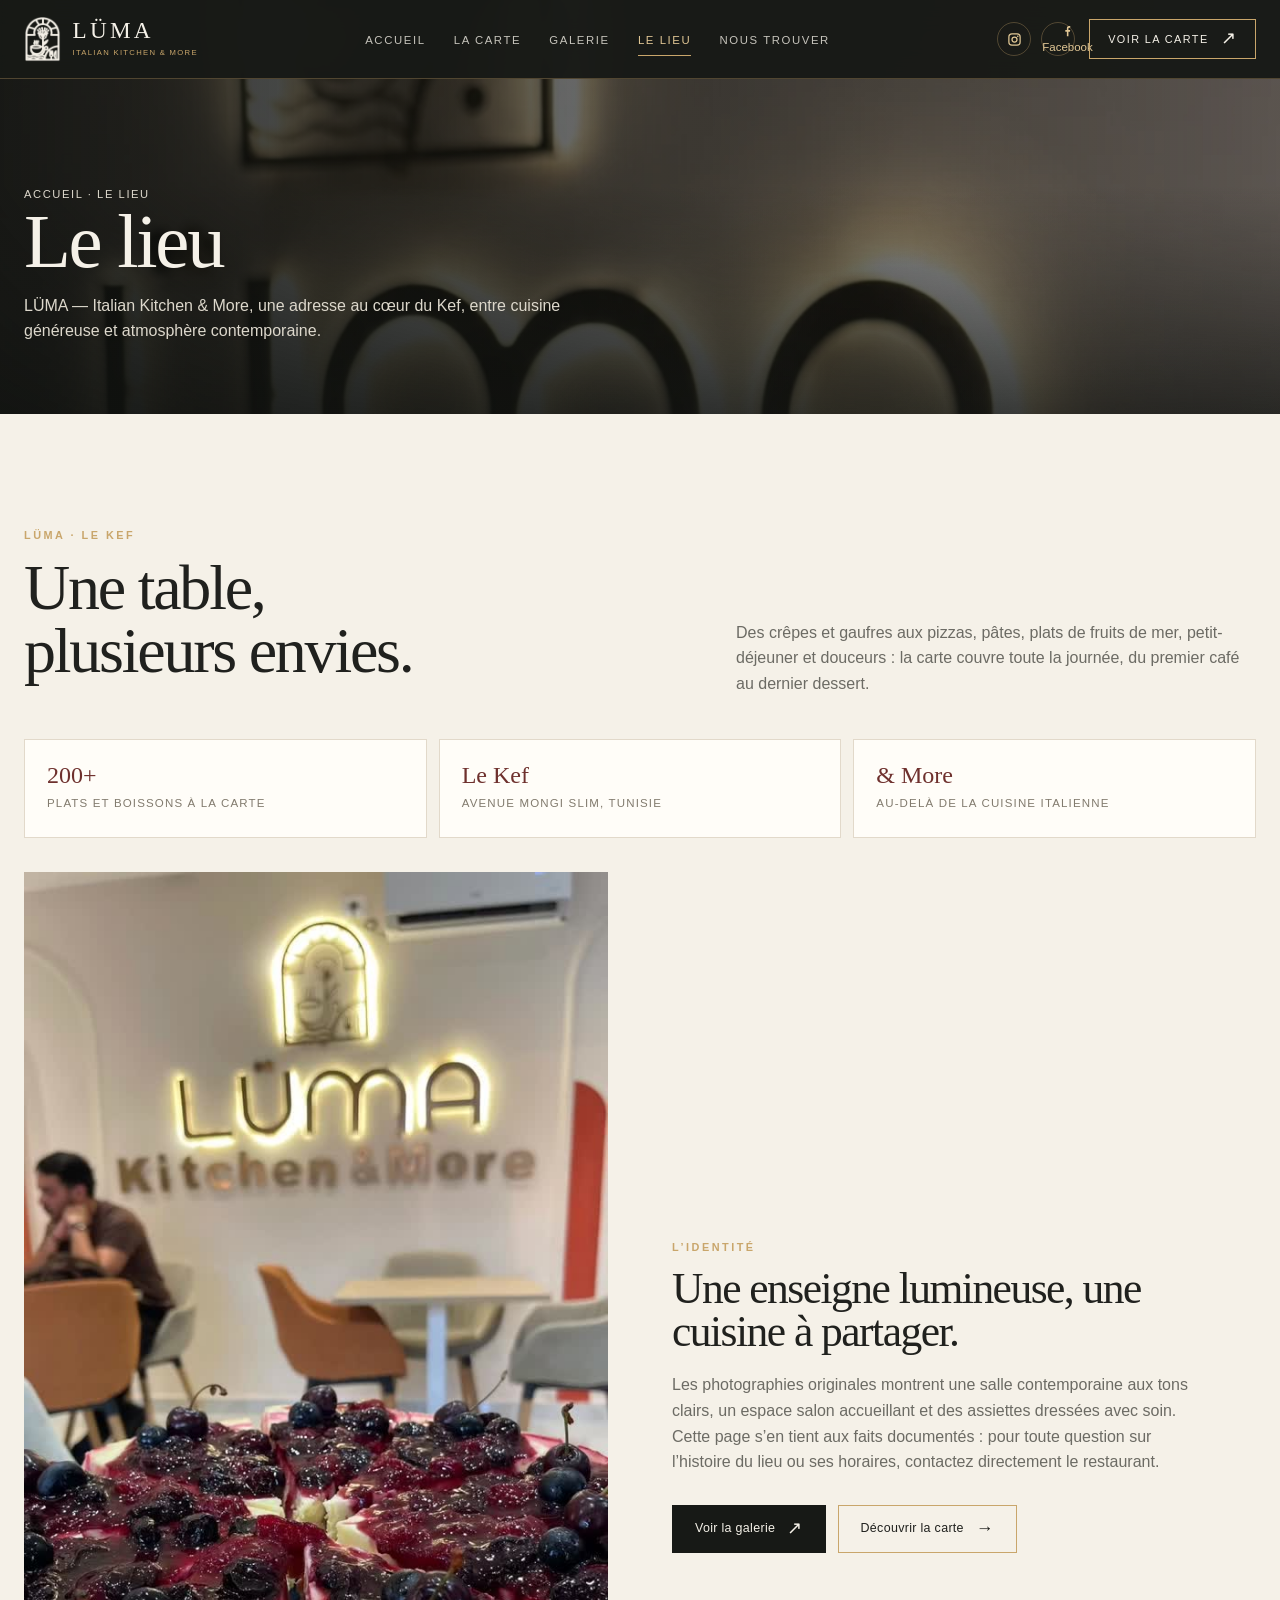
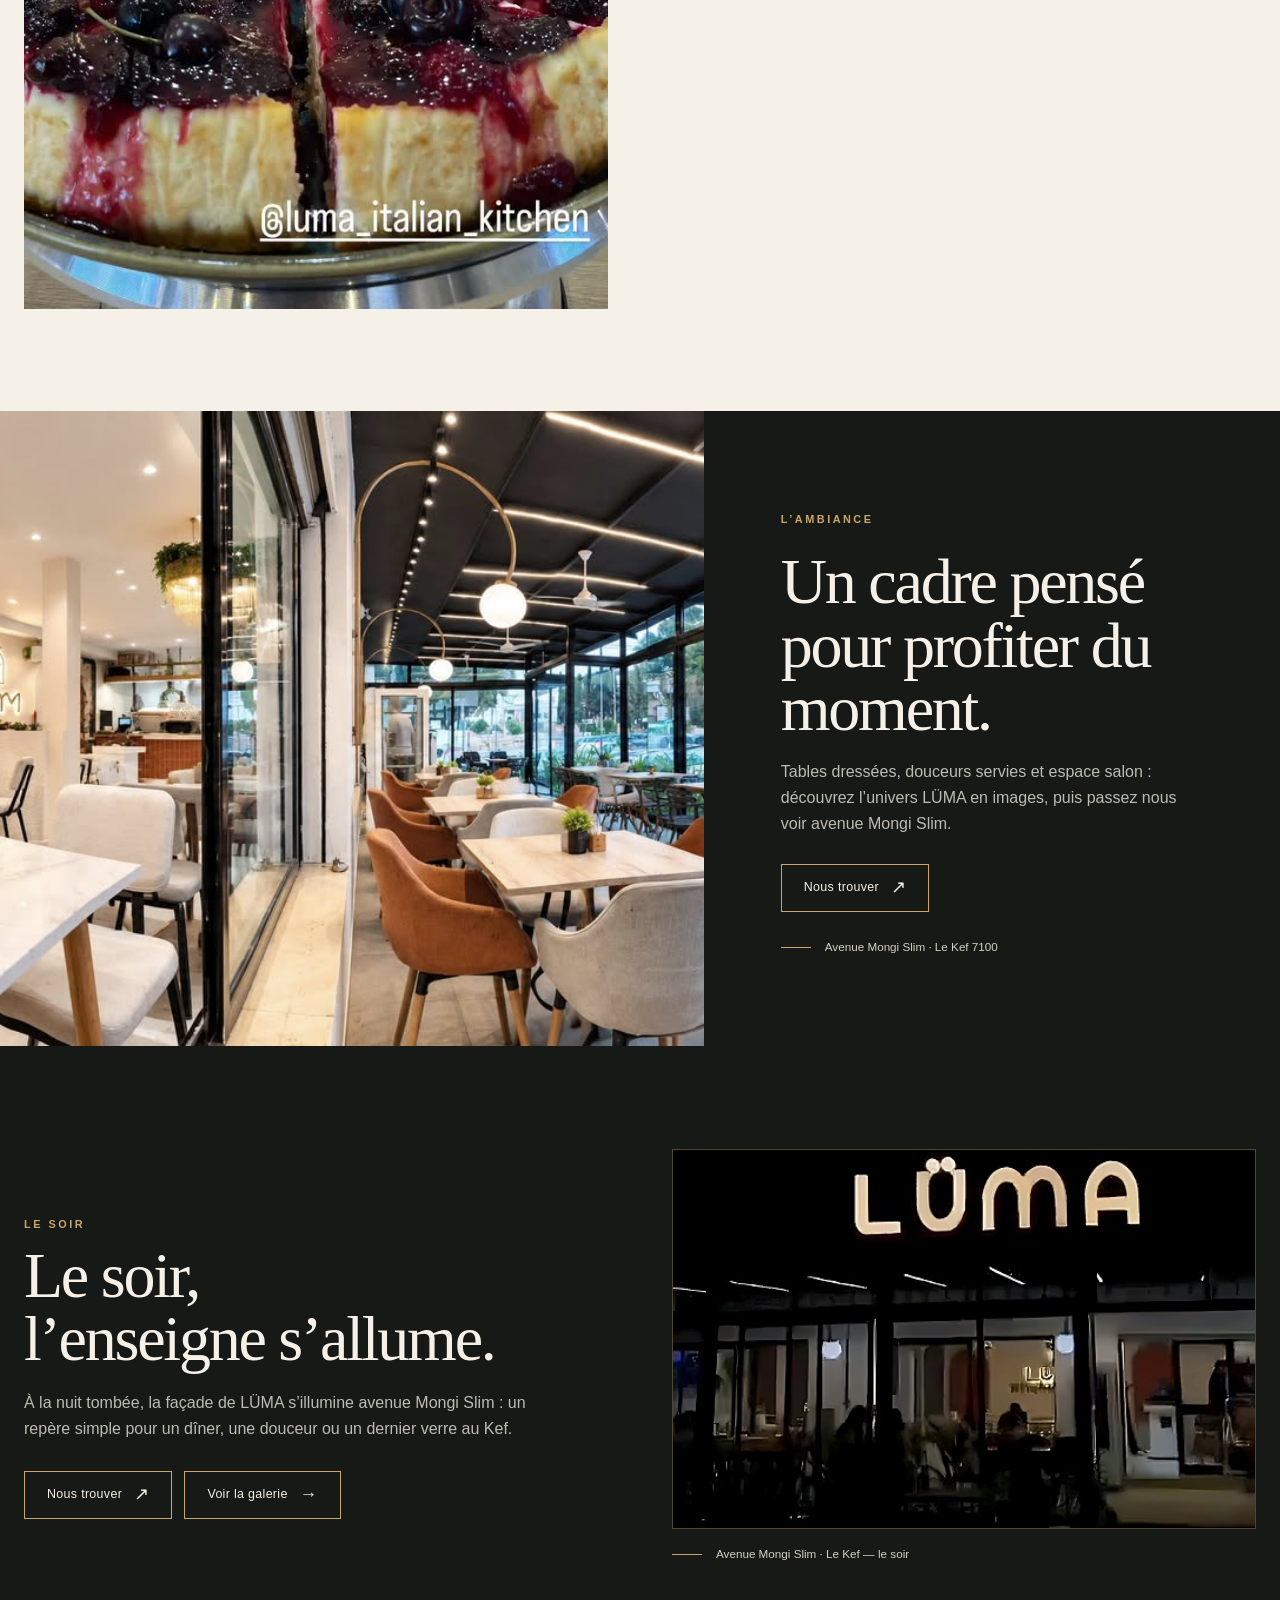
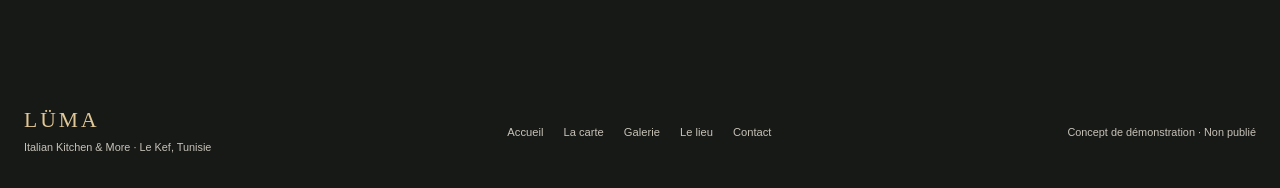
==== commit dc8eeeae: "Mobile drawer: proper Instagram outline glyph + names back on social links The IG icon was a filled " ====
--- a/about.html
+++ b/about.html
@@ -8,7 +8,7 @@
 <meta name="robots" content="noindex,nofollow">
 <meta name="theme-color" content="#171916">
 <link rel="icon" href="assets/photos/luma-icon.png">
-<link rel="stylesheet" href="assets/css/site.css?v=39">
+<link rel="stylesheet" href="assets/css/site.css?v=40">
 </head>
 <body class="no-js page-about">
 <a class="skip-link" href="#contenu">Aller au contenu</a>
@@ -21,9 +21,9 @@
       <li><a href="gallery.html">Galerie</a></li>
       <li><a href="about.html" aria-current="page">Le lieu</a></li>
       <li><a href="contact.html">Nous trouver</a></li>
-    <li class="drawer-only"><span>Contact direct</span><a href="tel:+21697337588">+216 97 337 588</a></li><li class="drawer-only"><span>Suivre LÜMA</span><a href="https://www.instagram.com/luma_italian_kitchen/" target="_blank" rel="noopener noreferrer">Instagram</a></li><li class="drawer-only"><a href="https://www.facebook.com/cocktail4saisons.kef/" target="_blank" rel="noopener noreferrer">Facebook</a></li></ul></nav>
+    <li class="drawer-only drawer-contact"><span>Contact direct</span><a href="tel:+21697337588"><svg viewBox="0 0 24 24" fill="none" stroke="currentColor" stroke-width="1.6" stroke-linecap="round" stroke-linejoin="round" aria-hidden="true"><path d="M22 16.9v3a2 2 0 0 1-2.2 2 19.8 19.8 0 0 1-8.6-3.1 19.5 19.5 0 0 1-6-6A19.8 19.8 0 0 1 2.1 4.2 2 2 0 0 1 4.1 2h3a2 2 0 0 1 2 1.7c.1 1 .4 1.9.7 2.8a2 2 0 0 1-.5 2.1L8.1 9.9a16 16 0 0 0 6 6l1.3-1.3a2 2 0 0 1 2.1-.4c.9.3 1.8.6 2.8.7a2 2 0 0 1 1.7 2z"/></svg>+216 97 337 588</a></li><li class="drawer-only drawer-social"><span>Suivre LÜMA</span><div class="dsocial"><a href="https://www.instagram.com/luma_italian_kitchen/" target="_blank" rel="noopener noreferrer" aria-label="Instagram de LÜMA"><svg viewBox="0 0 24 24" fill="none" stroke="currentColor" stroke-width="1.7" stroke-linecap="round" stroke-linejoin="round" aria-hidden="true"><rect x="3" y="3" width="18" height="18" rx="5"/><circle cx="12" cy="12" r="4.2"/><circle cx="17.2" cy="6.8" r="1.05" fill="currentColor" stroke="none"/></svg>Instagram</a><a href="https://www.facebook.com/cocktail4saisons.kef/" target="_blank" rel="noopener noreferrer" aria-label="Facebook de LÜMA"><svg viewBox="0 0 24 24" fill="currentColor" aria-hidden="true"><path d="M13.5 21v-7h2.4l.4-3h-2.8V9.1c0-.9.3-1.5 1.6-1.5h1.3V4.9c-.3 0-1.1-.1-2-.1-2 0-3.4 1.2-3.4 3.5V11H8.5v3H11v7h2.5z"/></svg>Facebook</a></div></li></ul></nav>
     <div class="navcta">
-      <div class="social" aria-label="Réseaux sociaux"><a href="https://www.instagram.com/luma_italian_kitchen/" target="_blank" rel="noopener noreferrer" aria-label="Instagram de LÜMA"><svg viewBox="0 0 24 24" fill="none" stroke="currentColor" stroke-width="2" aria-hidden="true"><rect x="3" y="3" width="18" height="18" rx="5"/><circle cx="12" cy="12" r="4"/><circle cx="17.2" cy="6.8" r="1.3" fill="currentColor" stroke="none"/></svg></a><a href="https://www.facebook.com/cocktail4saisons.kef/" target="_blank" rel="noopener noreferrer" aria-label="Facebook de LÜMA"><svg viewBox="0 0 24 24" fill="currentColor" aria-hidden="true"><path d="M13.5 21v-7h2.4l.4-3h-2.8V9.1c0-.9.3-1.5 1.6-1.5h1.3V4.9c-.3 0-1.1-.1-2-.1-2 0-3.4 1.2-3.4 3.5V11H8.5v3H11v7h2.5z"/></svg></a></div>
+      <div class="social" aria-label="Réseaux sociaux"><a href="https://www.instagram.com/luma_italian_kitchen/" target="_blank" rel="noopener noreferrer" aria-label="Instagram de LÜMA"><svg viewBox="0 0 24 24" fill="none" stroke="currentColor" stroke-width="2" aria-hidden="true"><rect x="3" y="3" width="18" height="18" rx="5"/><circle cx="12" cy="12" r="4"/><circle cx="17.2" cy="6.8" r="1.3" fill="currentColor" stroke="none"/></svg></a><a href="https://www.facebook.com/cocktail4saisons.kef/" target="_blank" rel="noopener noreferrer" aria-label="Facebook de LÜMA"><svg viewBox="0 0 24 24" fill="currentColor" aria-hidden="true"><path d="M13.5 21v-7h2.4l.4-3h-2.8V9.1c0-.9.3-1.5 1.6-1.5h1.3V4.9c-.3 0-1.1-.1-2-.1-2 0-3.4 1.2-3.4 3.5V11H8.5v3H11v7h2.5z"/></svg>Facebook</a></div>
       <a class="btn navbutton" href="menu.html">Voir la carte <span class="arrow">↗</span></a>
       <button class="menu-toggle" id="menuToggle" aria-label="Ouvrir le menu" aria-expanded="false" aria-controls="navlinks">☰</button>
     </div>
@@ -85,7 +85,7 @@
         </div>
       </div>
       <div class="reveal">
-        <img src="assets/photos/luma-nuit.jpg?v=39" alt="La façade de LÜMA et son enseigne illuminée, avenue Mongi Slim à Le Kef" width="562" height="338" loading="lazy">
+        <img src="assets/photos/luma-nuit.jpg?v=40" alt="La façade de LÜMA et son enseigne illuminée, avenue Mongi Slim à Le Kef" width="562" height="338" loading="lazy">
         <p class="detail-line">Avenue Mongi Slim · Le Kef — le soir</p>
       </div>
     </div>
@@ -94,7 +94,7 @@
 </main>
 <footer class="footer"><div class="wrap footer-row"><div><div class="footer-brand">LÜMA</div><small>Italian Kitchen &amp; More · Le Kef, Tunisie</small></div><nav class="footer-links" aria-label="Navigation de pied de page"><a href="index.html">Accueil</a><a href="menu.html">La carte</a><a href="gallery.html">Galerie</a><a href="about.html">Le lieu</a><a href="contact.html">Contact</a></nav><small>Concept de démonstration · Non publié</small></div></footer>
 <div class="lightbox" id="lightbox" role="dialog" aria-modal="true" aria-label="Visionneuse d’images"><button class="lb-btn lb-close" id="lbClose" aria-label="Fermer">×</button><button class="lb-btn lb-prev" id="lbPrev" aria-label="Image précédente">‹</button><img id="lbImage" alt=""><button class="lb-btn lb-next" id="lbNext" aria-label="Image suivante">›</button><p class="lb-caption" id="lbCaption"></p></div>
-<script src="assets/js/menu-data.js?v=39"></script>
-<script src="assets/js/site.js?v=39"></script>
+<script src="assets/js/menu-data.js?v=40"></script>
+<script src="assets/js/site.js?v=40"></script>
 </body>
 </html>
--- a/assets/css/site.css
+++ b/assets/css/site.css
@@ -26,7 +26,7 @@
 @keyframes heroSettle{from{transform:scale(1.08);opacity:.65}to{transform:scale(1.025);opacity:1}}
 .social a svg{width:15px;height:15px;display:block}.drawer-only{display:none}
 @media(max-width:980px){.navlinks{gap:16px}.navlinks a{font-size:.75rem;letter-spacing:normal;text-transform:none}.navcta .navbutton{min-height:38px;padding:0 14px;font-size:.68rem;letter-spacing:.02em;text-transform:none}.navcta .social{display:none}.hero-inner{grid-template-columns:1fr}.menu-feature{grid-template-columns:1fr;gap:30px}.menu-intro{max-width:620px}.menu-images{max-width:780px}.experience-grid{grid-template-columns:1fr 1fr}.experience-copy{padding:40px}.gallery-grid{grid-template-rows:170px 170px}.gallery-grid.full{grid-auto-rows:190px}.contact-grid{gap:36px}.about-facts{grid-template-columns:1fr 1fr}}
-@media(max-width:720px){.wrap{width:calc(100% - 36px)}.navrow{height:68px}.brand img{height:38px;width:auto}.brandname{font-size:1.25rem}.menu-toggle{display:block;position:relative;z-index:53}.drawer-only{display:block;margin-top:14px}.navlinks .drawer-only a{font:500 .85rem var(--sans);letter-spacing:.02em;text-transform:none;color:var(--gold2);border-bottom:0;padding:9px 0}.navlinks .drawer-only span{display:block;font-size:.68rem;letter-spacing:.14em;text-transform:uppercase;color:#8f8b80;margin-bottom:2px}.navcta .navbutton{display:none}.navlinks{position:fixed;inset:0 0 0 auto;width:min(86vw,360px);height:100dvh;background:var(--night);padding:100px 32px 36px;display:flex;align-items:stretch;flex-direction:column;gap:6px;transform:translateX(105%);visibility:hidden;transition:transform .3s,visibility .3s;z-index:52}.navlinks.open{transform:none;visibility:visible}body::after{content:'';position:fixed;inset:0;z-index:49;background:rgba(9,11,9,.6);opacity:0;visibility:hidden;pointer-events:none;transition:opacity .3s ease,visibility .3s}body.nav-open::after{opacity:1;visibility:visible;pointer-events:auto}.navlinks a{font:1.7rem var(--serif);letter-spacing:normal;text-transform:none;color:#e2dfd7;display:block;padding:13px 0;border-bottom:1px solid var(--line)}.navlinks a:after{display:none}.navlinks li:last-child{margin-top:16px}.header:has(.navlinks.open){background:var(--night)}.hero{min-height:760px;min-height:92svh;padding:90px 0 90px}.hero-media img,.hero-media video{object-position:57% center}.hero-media video{object-fit:cover}.hero-media:after{background:linear-gradient(90deg,rgba(15,17,15,.83),rgba(15,17,15,.42)),linear-gradient(0deg,rgba(15,17,15,.82),transparent 70%),radial-gradient(120% 120% at 50% 50%,rgba(15,17,15,0) 50%,rgba(15,17,15,.5) 100%)}.hero-copy{padding:4rem 0 1rem}.hero h1{font-size:clamp(4rem,18vw,6.4rem)}.hero-intro{font-size:1rem}.ticker-track{justify-content:flex-start;padding-left:18px;min-height:48px;font-size:.9rem;overflow-x:auto}.section-head{display:block}.section-head .sub{margin-top:12px}.menu-images{gap:8px}.menu-results{columns:1}.menu-toolbar{align-items:stretch;flex-direction:column}.menu-search{flex:none;width:100%;max-width:none}.menu-results.single .menu-items{grid-template-columns:1fr}.menu-rail{flex-wrap:wrap;gap:12px}.menu-rail:after{display:none}.menu-rail .menu-filters{flex:1 1 100%}.menu-rail-cta{flex:1 1 100%;justify-content:space-between}.menu-images{display:flex;gap:10px;overflow-x:auto;scroll-snap-type:x mandatory;padding-bottom:12px;align-items:stretch;overscroll-behavior-x:contain}.food-card{flex:0 0 208px;scroll-snap-align:start;transform:none!important}.food-card span{left:10px;bottom:10px;font-size:.85rem}.menu-open-row{align-items:flex-start;flex-direction:column}.menu-toolbar{align-items:stretch;flex-direction:column}.menu-search{max-width:none}.experience-grid{grid-template-columns:1fr}.experience-photo{min-height:300px;height:58vw;max-height:420px}.experience-copy{padding:48px 22px 55px}.gallery-grid{grid-template-columns:1fr 1fr;grid-template-rows:230px 160px 160px;gap:8px}.gallery-item:first-child{grid-row:auto;grid-column:span 2}.gallery-grid.full{grid-template-columns:1fr 1fr;grid-auto-rows:170px}.gallery-foot{align-items:flex-start;flex-direction:column}.about-split{grid-template-columns:1fr}.about-facts{grid-template-columns:1fr}.page-hero{padding:140px 0 50px}.contact-grid{grid-template-columns:1fr}.contact-visual,.contact-visual img{min-height:340px}.contact-card{left:12px;right:12px;bottom:12px;padding:16px}.footer-row{align-items:flex-start;flex-direction:column;gap:15px}.footer-links{flex-wrap:wrap}.lightbox{padding:70px 16px 56px}.lb-prev{left:8px}.lb-next{right:8px}.lb-btn{width:40px;height:40px}}
+@media(max-width:720px){.wrap{width:calc(100% - 36px)}.navrow{height:68px}.brand img{height:38px;width:auto}.brandname{font-size:1.25rem}.menu-toggle{display:block;position:relative;z-index:53}.drawer-only{display:block;margin-top:18px}.navlinks .drawer-only a{font:500 .88rem var(--sans);letter-spacing:.02em;text-transform:none;color:#e8ded0;border-bottom:0;padding:7px 0;display:flex;align-items:center;gap:12px}.navlinks .drawer-only a svg{width:18px;height:18px;color:var(--gold2);flex:0 0 auto}.navlinks .drawer-only span{display:block;font-size:.68rem;letter-spacing:.14em;text-transform:uppercase;color:#8f8b80;margin-bottom:4px}.navcta .navbutton{display:none}.navlinks{position:fixed;inset:0 0 0 auto;width:min(86vw,360px);height:100dvh;background:var(--night);padding:100px 32px 36px;display:flex;align-items:stretch;flex-direction:column;gap:6px;transform:translateX(105%);visibility:hidden;transition:transform .3s,visibility .3s;z-index:52}.navlinks.open{transform:none;visibility:visible}body::after{content:'';position:fixed;inset:0;z-index:49;background:rgba(9,11,9,.6);opacity:0;visibility:hidden;pointer-events:none;transition:opacity .3s ease,visibility .3s}body.nav-open::after{opacity:1;visibility:visible;pointer-events:auto}.navlinks a{font:1.7rem var(--serif);letter-spacing:normal;text-transform:none;color:#e2dfd7;display:block;padding:13px 0;border-bottom:1px solid var(--line)}.navlinks a:after{display:none}.navlinks li:last-child{margin-top:16px}.header:has(.navlinks.open){background:var(--night)}.hero{min-height:760px;min-height:92svh;padding:90px 0 90px}.hero-media img,.hero-media video{object-position:57% center}.hero-media video{object-fit:cover}.hero-media:after{background:linear-gradient(90deg,rgba(15,17,15,.83),rgba(15,17,15,.42)),linear-gradient(0deg,rgba(15,17,15,.82),transparent 70%),radial-gradient(120% 120% at 50% 50%,rgba(15,17,15,0) 50%,rgba(15,17,15,.5) 100%)}.hero-copy{padding:4rem 0 1rem}.hero h1{font-size:clamp(4rem,18vw,6.4rem)}.hero-intro{font-size:1rem}.ticker-track{justify-content:flex-start;padding-left:18px;min-height:48px;font-size:.9rem;overflow-x:auto}.section-head{display:block}.section-head .sub{margin-top:12px}.menu-images{gap:8px}.menu-results{columns:1}.menu-toolbar{align-items:stretch;flex-direction:column}.menu-search{flex:none;width:100%;max-width:none}.menu-results.single .menu-items{grid-template-columns:1fr}.menu-rail{flex-wrap:wrap;gap:12px}.menu-rail:after{display:none}.menu-rail .menu-filters{flex:1 1 100%}.menu-rail-cta{flex:1 1 100%;justify-content:space-between}.menu-images{display:flex;gap:10px;overflow-x:auto;scroll-snap-type:x mandatory;padding-bottom:12px;align-items:stretch;overscroll-behavior-x:contain}.food-card{flex:0 0 208px;scroll-snap-align:start;transform:none!important}.food-card span{left:10px;bottom:10px;font-size:.85rem}.menu-open-row{align-items:flex-start;flex-direction:column}.menu-toolbar{align-items:stretch;flex-direction:column}.menu-search{max-width:none}.experience-grid{grid-template-columns:1fr}.experience-photo{min-height:300px;height:58vw;max-height:420px}.experience-copy{padding:48px 22px 55px}.gallery-grid{grid-template-columns:1fr 1fr;grid-template-rows:230px 160px 160px;gap:8px}.gallery-item:first-child{grid-row:auto;grid-column:span 2}.gallery-grid.full{grid-template-columns:1fr 1fr;grid-auto-rows:170px}.gallery-foot{align-items:flex-start;flex-direction:column}.about-split{grid-template-columns:1fr}.about-facts{grid-template-columns:1fr}.page-hero{padding:140px 0 50px}.contact-grid{grid-template-columns:1fr}.contact-visual,.contact-visual img{min-height:340px}.contact-card{left:12px;right:12px;bottom:12px;padding:16px}.footer-row{align-items:flex-start;flex-direction:column;gap:15px}.footer-links{flex-wrap:wrap}.lightbox{padding:70px 16px 56px}.lb-prev{left:8px}.lb-next{right:8px}.lb-btn{width:40px;height:40px}}
 @media(prefers-reduced-motion:reduce){.reveal{opacity:1;transform:none}body::after{transition:none}}
 /* Gallery: show every photograph whole (no cropping) in a responsive masonry. */.gallery-grid.full{display:block;columns:3;column-gap:14px}.gallery-grid.full .gallery-item{display:block;width:100%;grid-column:auto;grid-row:auto;break-inside:avoid;-webkit-column-break-inside:avoid;page-break-inside:avoid;margin:0 0 14px}.gallery-grid.full .gallery-item:first-child{grid-column:auto;grid-row:auto}.gallery-grid.full .gallery-item img{width:100%;height:auto;object-fit:contain;object-position:center;filter:none;transform:none}.gallery-grid.full .gallery-item:hover img{transform:none;filter:brightness(1.05) saturate(1.08)}@media(max-width:1000px){.gallery-grid.full{columns:2}}@media(max-width:560px){.gallery-grid.full{columns:1}}
 /* Gallery hover: lift, gold frame, and a caption that rises into view. */
@@ -104,3 +104,69 @@
   .menu-images{grid-template-columns:repeat(3,minmax(0,1fr))}
   .menu-images .food-card:nth-child(3){grid-column:auto;width:auto;justify-self:auto}
 }
+
+/* ── Mobile drawer — editorial redesign ─────────────────────────────────
+   The old drawer was a flat bordered list: no hierarchy, no numbering,
+   contact/social crammed as plain text. This rebuilds it as a proper
+   designed panel — numbered nav items with a gold hairline that grows on
+   tap, a divider before the contact block, and social as circular icon
+   buttons. All desktop rules stay untouched (this only runs ≤720px). */
+@media(max-width:720px){
+  .navlinks{padding:92px 30px 40px;gap:0;counter-reset:nav}
+
+  /* Primary nav items: index number + label, gold rule underneath. */
+  .navlinks>li:not(.drawer-only){counter-increment:nav;position:relative;opacity:0;transform:translateX(14px)}
+  .navlinks.open>li:not(.drawer-only){opacity:1;transform:none;transition:opacity .5s ease,transform .5s cubic-bezier(.2,.7,.2,1)}
+  .navlinks.open>li:nth-child(1):not(.drawer-only){transition-delay:.05s}
+  .navlinks.open>li:nth-child(2):not(.drawer-only){transition-delay:.11s}
+  .navlinks.open>li:nth-child(3):not(.drawer-only){transition-delay:.17s}
+  .navlinks.open>li:nth-child(4):not(.drawer-only){transition-delay:.23s}
+  .navlinks.open>li:nth-child(5):not(.drawer-only){transition-delay:.29s}
+  .navlinks>li:not(.drawer-only) a{
+    display:flex;align-items:baseline;gap:14px;
+    font:400 1.9rem/1.1 var(--serif);letter-spacing:-.01em;color:#e8e4da;
+    padding:15px 0;border-bottom:1px solid transparent;transition:color .3s ease;
+  }
+  .navlinks>li:not(.drawer-only) a::before{
+    content:counter(nav,decimal-leading-zero);
+    font:600 .62rem/1 var(--sans);letter-spacing:.14em;color:var(--gold);
+    opacity:.6;transition:opacity .3s ease;min-width:20px;
+  }
+  /* animated gold underline (scaleX) — replaces the flat border */
+  .navlinks>li:not(.drawer-only) a::after{
+    content:'';display:block;position:absolute;left:0;bottom:0;
+    width:100%;height:1px;background:var(--gold);transform:scaleX(0);
+    transform-origin:right;transition:transform .35s ease;
+  }
+  .navlinks>li:not(.drawer-only) a:hover,
+  .navlinks>li:not(.drawer-only) a:active{color:#fff}
+  .navlinks>li:not(.drawer-only) a:hover::before,
+  .navlinks>li:not(.drawer-only) a:active::before{opacity:1}
+  .navlinks>li:not(.drawer-only) a:hover::after,
+  .navlinks>li:not(.drawer-only) a:active::after{transform:scaleX(1);transform-origin:left}
+  .navlinks>li:not(.drawer-only) a[aria-current="page"]{color:var(--gold2)}
+  .navlinks>li:not(.drawer-only) a[aria-current="page"]::before{opacity:1;color:var(--gold2)}
+  .navlinks>li:not(.drawer-only) a[aria-current="page"]::after{transform:scaleX(1)}
+
+  /* Divider + breathing room before the contact/social block. */
+  .navlinks .drawer-only{margin-top:0;padding-top:22px;border-top:1px solid var(--line);opacity:0;transform:translateX(14px)}
+  .navlinks.open .drawer-only{opacity:1;transform:none;transition:opacity .5s ease .38s,transform .5s cubic-bezier(.2,.7,.2,1) .38s}
+  .navlinks .drawer-only span{
+    display:block;font:600 .6rem/1 var(--sans);letter-spacing:.2em;text-transform:uppercase;
+    color:#8f8b80;margin:0 0 12px;
+  }
+  .navlinks .drawer-only a{
+    font:500 .92rem/1 var(--sans);letter-spacing:.02em;color:#e8ded0;
+    padding:8px 0;border-bottom:0;display:inline-flex;align-items:center;gap:11px;
+  }
+  .navlinks .drawer-contact a{color:var(--gold2)}
+  .navlinks .drawer-only a svg{width:17px;height:17px;color:var(--gold);flex:0 0 auto}
+
+  /* Social: icon + name links, wrapping in a row (was icon-only circles). */
+  .navlinks .drawer-social .dsocial{display:flex;flex-wrap:wrap;gap:6px 28px}
+  .navlinks .drawer-social .dsocial a{padding:7px 0;gap:10px;transition:color .25s ease}
+  .navlinks .drawer-social .dsocial a:hover,
+  .navlinks .drawer-social .dsocial a:active{color:var(--gold2)}
+  .navlinks .drawer-social .dsocial a svg{transition:transform .25s ease}
+  .navlinks .drawer-social .dsocial a:hover svg{transform:translateY(-1px)}
+}
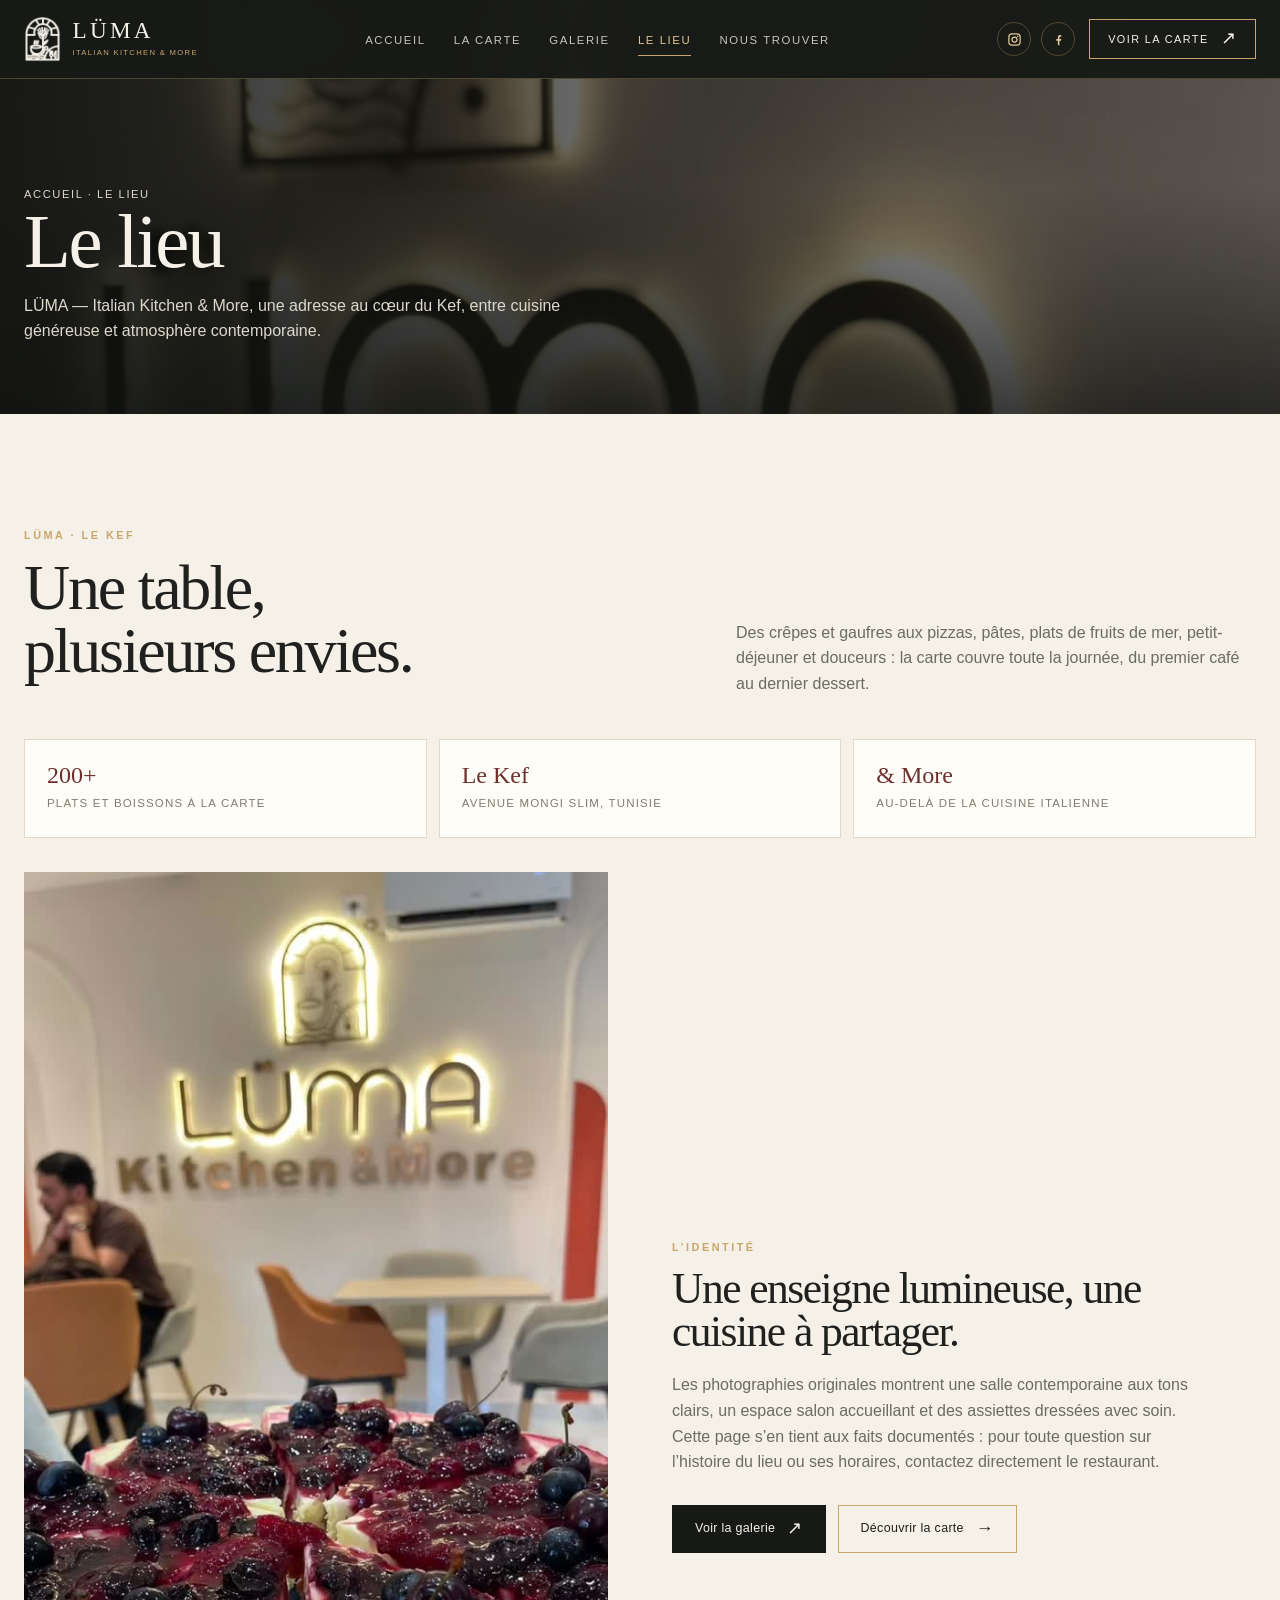
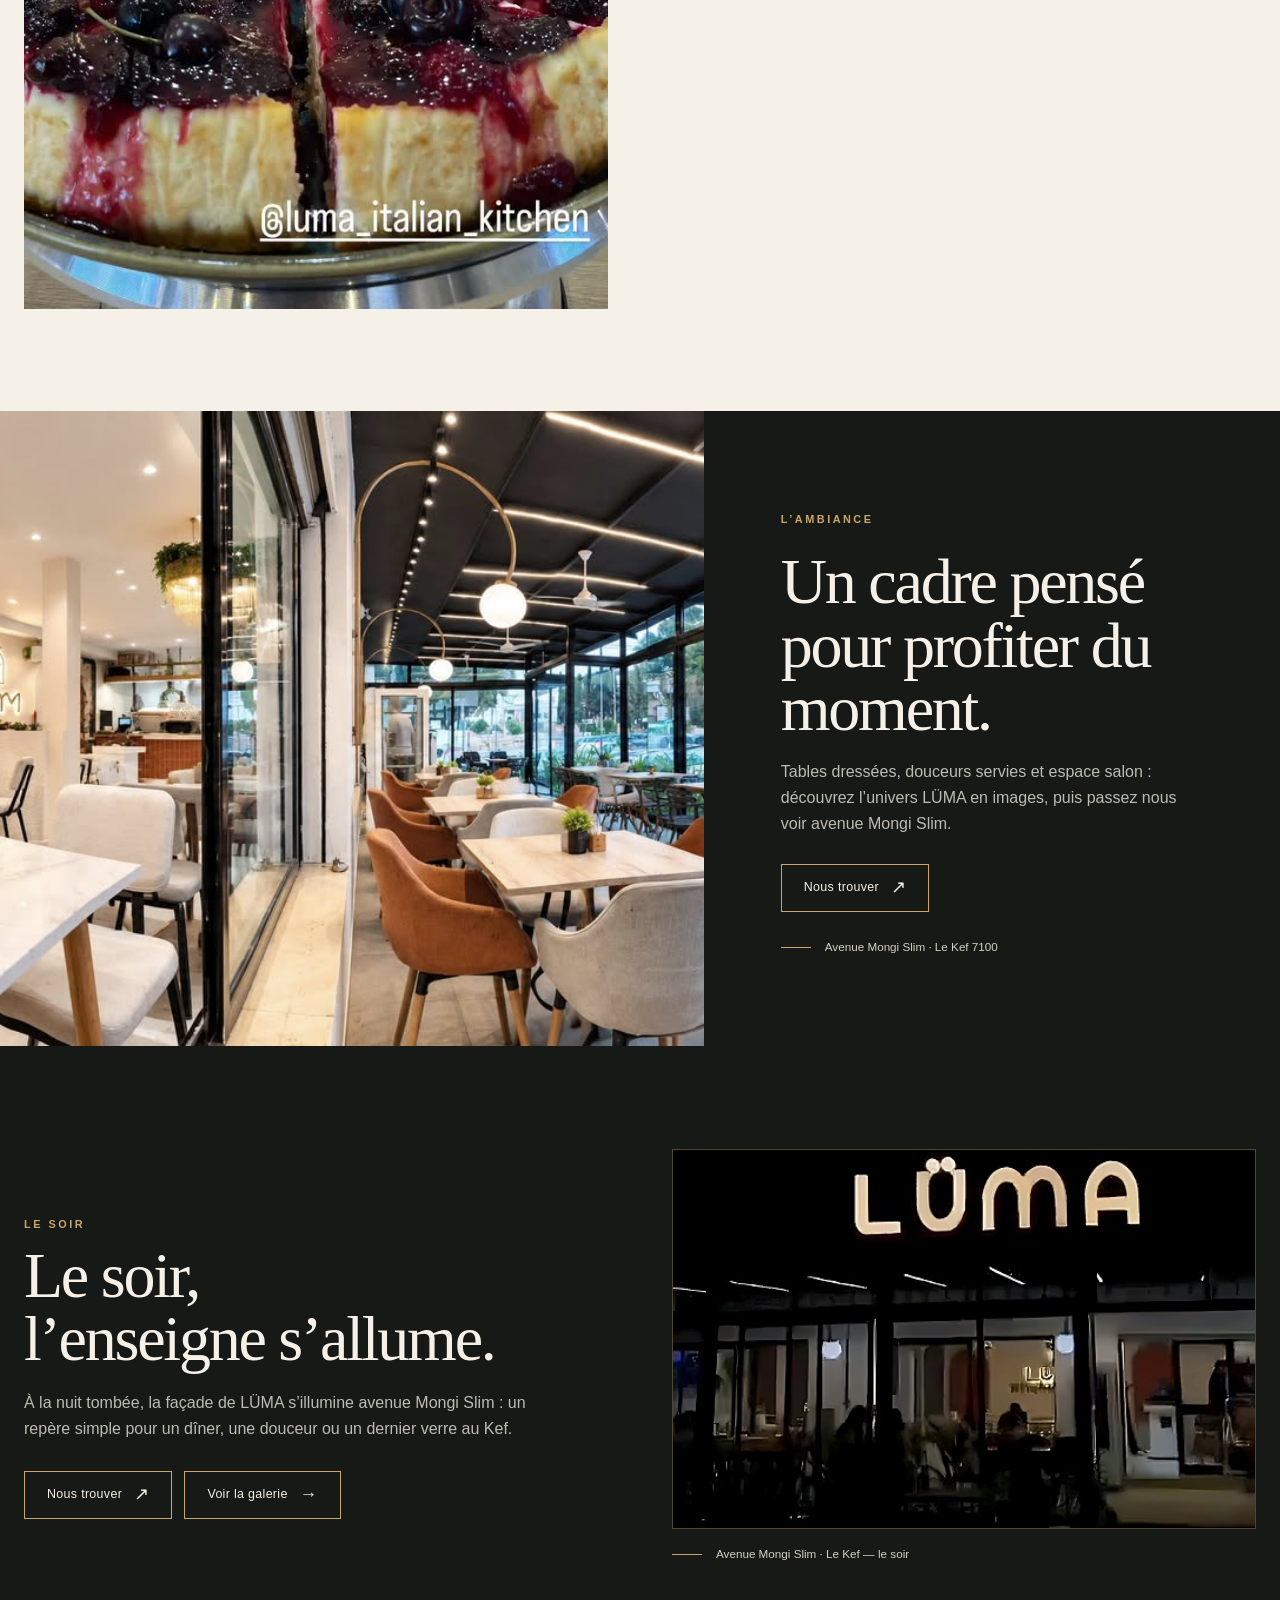
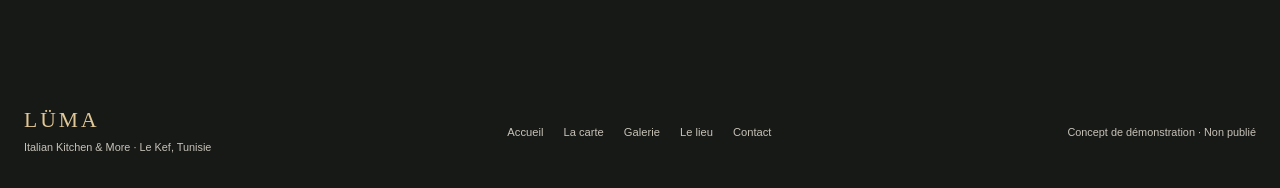
==== commit 6e0a9065: "Drawer social: official Instagram + Facebook glyphs; restore header icons - Replaced both drawer ico" ====
--- a/about.html
+++ b/about.html
@@ -21,9 +21,9 @@
       <li><a href="gallery.html">Galerie</a></li>
       <li><a href="about.html" aria-current="page">Le lieu</a></li>
       <li><a href="contact.html">Nous trouver</a></li>
-    <li class="drawer-only drawer-contact"><span>Contact direct</span><a href="tel:+21697337588"><svg viewBox="0 0 24 24" fill="none" stroke="currentColor" stroke-width="1.6" stroke-linecap="round" stroke-linejoin="round" aria-hidden="true"><path d="M22 16.9v3a2 2 0 0 1-2.2 2 19.8 19.8 0 0 1-8.6-3.1 19.5 19.5 0 0 1-6-6A19.8 19.8 0 0 1 2.1 4.2 2 2 0 0 1 4.1 2h3a2 2 0 0 1 2 1.7c.1 1 .4 1.9.7 2.8a2 2 0 0 1-.5 2.1L8.1 9.9a16 16 0 0 0 6 6l1.3-1.3a2 2 0 0 1 2.1-.4c.9.3 1.8.6 2.8.7a2 2 0 0 1 1.7 2z"/></svg>+216 97 337 588</a></li><li class="drawer-only drawer-social"><span>Suivre LÜMA</span><div class="dsocial"><a href="https://www.instagram.com/luma_italian_kitchen/" target="_blank" rel="noopener noreferrer" aria-label="Instagram de LÜMA"><svg viewBox="0 0 24 24" fill="none" stroke="currentColor" stroke-width="1.7" stroke-linecap="round" stroke-linejoin="round" aria-hidden="true"><rect x="3" y="3" width="18" height="18" rx="5"/><circle cx="12" cy="12" r="4.2"/><circle cx="17.2" cy="6.8" r="1.05" fill="currentColor" stroke="none"/></svg>Instagram</a><a href="https://www.facebook.com/cocktail4saisons.kef/" target="_blank" rel="noopener noreferrer" aria-label="Facebook de LÜMA"><svg viewBox="0 0 24 24" fill="currentColor" aria-hidden="true"><path d="M13.5 21v-7h2.4l.4-3h-2.8V9.1c0-.9.3-1.5 1.6-1.5h1.3V4.9c-.3 0-1.1-.1-2-.1-2 0-3.4 1.2-3.4 3.5V11H8.5v3H11v7h2.5z"/></svg>Facebook</a></div></li></ul></nav>
+    <li class="drawer-only drawer-contact"><span>Contact direct</span><a href="tel:+21697337588"><svg viewBox="0 0 24 24" fill="none" stroke="currentColor" stroke-width="1.6" stroke-linecap="round" stroke-linejoin="round" aria-hidden="true"><path d="M22 16.9v3a2 2 0 0 1-2.2 2 19.8 19.8 0 0 1-8.6-3.1 19.5 19.5 0 0 1-6-6A19.8 19.8 0 0 1 2.1 4.2 2 2 0 0 1 4.1 2h3a2 2 0 0 1 2 1.7c.1 1 .4 1.9.7 2.8a2 2 0 0 1-.5 2.1L8.1 9.9a16 16 0 0 0 6 6l1.3-1.3a2 2 0 0 1 2.1-.4c.9.3 1.8.6 2.8.7a2 2 0 0 1 1.7 2z"/></svg>+216 97 337 588</a></li><li class="drawer-only drawer-social"><span>Suivre LÜMA</span><div class="dsocial"><a href="https://www.instagram.com/luma_italian_kitchen/" target="_blank" rel="noopener noreferrer" aria-label="Instagram de LÜMA"><svg viewBox="0 0 24 24" fill="currentColor" aria-hidden="true"><path d="M7.0301.084c-1.2768.0602-2.1487.264-2.911.5634-.7888.3075-1.4575.72-2.1228 1.3877-.6652.6677-1.075 1.3368-1.3802 2.127-.2954.7638-.4956 1.6365-.552 2.914-.0564 1.2775-.0689 1.6882-.0626 4.947.0062 3.2586.0206 3.6671.0825 4.9473.061 1.2765.264 2.1482.5635 2.9107.308.7889.72 1.4573 1.388 2.1228.6679.6655 1.3365 1.0743 2.1285 1.38.7632.295 1.6361.4961 2.9134.552 1.2773.056 1.6884.069 4.9462.0627 3.2578-.0062 3.668-.0207 4.9478-.0814 1.28-.0607 2.147-.2652 2.9098-.5633.7889-.3086 1.4578-.72 2.1228-1.3881.665-.6682 1.0745-1.3378 1.3795-2.1284.2957-.7632.4966-1.636.552-2.9124.056-1.2809.0692-1.6898.063-4.948-.0063-3.2583-.021-3.6668-.0817-4.9465-.0607-1.2797-.264-2.1487-.5633-2.9117-.3084-.7889-.72-1.4568-1.3876-2.1228C21.2982 1.33 20.628.9208 19.8378.6165 19.074.321 18.2017.1197 16.9244.0645 15.6471.0093 15.236-.005 11.977.0014 8.718.0076 8.31.0215 7.0301.0839m.1402 21.6932c-1.17-.0509-1.8053-.2453-2.2287-.408-.5606-.216-.96-.4771-1.3819-.895-.422-.4178-.6811-.8186-.9-1.378-.1644-.4234-.3624-1.058-.4171-2.228-.0595-1.2645-.072-1.6442-.079-4.848-.007-3.2037.0053-3.583.0607-4.848.05-1.169.2456-1.805.408-2.2282.216-.5613.4762-.96.895-1.3816.4188-.4217.8184-.6814 1.3783-.9003.423-.1651 1.0575-.3614 2.227-.4171 1.2655-.06 1.6447-.072 4.848-.079 3.2033-.007 3.5835.005 4.8495.0608 1.169.0508 1.8053.2445 2.228.408.5608.216.96.4754 1.3816.895.4217.4194.6816.8176.9005 1.3787.1653.4217.3617 1.056.4169 2.2263.0602 1.2655.0739 1.645.0796 4.848.0058 3.203-.0055 3.5834-.061 4.848-.051 1.17-.245 1.8055-.408 2.2294-.216.5604-.4763.96-.8954 1.3814-.419.4215-.8181.6811-1.3783.9-.4224.1649-1.0577.3617-2.2262.4174-1.2656.0595-1.6448.072-4.8493.079-3.2045.007-3.5825-.006-4.848-.0608M16.953 5.5864A1.44 1.44 0 1 0 18.39 4.144a1.44 1.44 0 0 0-1.437 1.4424M5.8385 12.012c.0067 3.4032 2.7706 6.1557 6.173 6.1493 3.4026-.0065 6.157-2.7701 6.1506-6.1733-.0065-3.4032-2.771-6.1565-6.174-6.1498-3.403.0067-6.156 2.771-6.1496 6.1738M8 12.0077a4 4 0 1 1 4.008 3.9921A3.9996 3.9996 0 0 1 8 12.0077"/></svg>Instagram</a><a href="https://www.facebook.com/cocktail4saisons.kef/" target="_blank" rel="noopener noreferrer" aria-label="Facebook de LÜMA"><svg viewBox="0 0 24 24" fill="currentColor" aria-hidden="true"><path d="M9.101 23.691v-7.98H6.627v-3.667h2.474v-1.58c0-4.085 1.848-5.978 5.858-5.978.401 0 .955.042 1.468.103a8.68 8.68 0 0 1 1.141.195v3.325a8.623 8.623 0 0 0-.653-.036 26.805 26.805 0 0 0-.733-.009c-.707 0-1.259.096-1.675.309a1.686 1.686 0 0 0-.679.622c-.258.42-.374.995-.374 1.752v1.297h3.919l-.386 2.103-.287 1.564h-3.246v8.245C19.396 23.238 24 18.179 24 12.044c0-6.627-5.373-12-12-12s-12 5.373-12 12c0 5.628 3.874 10.35 9.101 11.647Z"/></svg>Facebook</a></div></li></ul></nav>
     <div class="navcta">
-      <div class="social" aria-label="Réseaux sociaux"><a href="https://www.instagram.com/luma_italian_kitchen/" target="_blank" rel="noopener noreferrer" aria-label="Instagram de LÜMA"><svg viewBox="0 0 24 24" fill="none" stroke="currentColor" stroke-width="2" aria-hidden="true"><rect x="3" y="3" width="18" height="18" rx="5"/><circle cx="12" cy="12" r="4"/><circle cx="17.2" cy="6.8" r="1.3" fill="currentColor" stroke="none"/></svg></a><a href="https://www.facebook.com/cocktail4saisons.kef/" target="_blank" rel="noopener noreferrer" aria-label="Facebook de LÜMA"><svg viewBox="0 0 24 24" fill="currentColor" aria-hidden="true"><path d="M13.5 21v-7h2.4l.4-3h-2.8V9.1c0-.9.3-1.5 1.6-1.5h1.3V4.9c-.3 0-1.1-.1-2-.1-2 0-3.4 1.2-3.4 3.5V11H8.5v3H11v7h2.5z"/></svg>Facebook</a></div>
+      <div class="social" aria-label="Réseaux sociaux"><a href="https://www.instagram.com/luma_italian_kitchen/" target="_blank" rel="noopener noreferrer" aria-label="Instagram de LÜMA"><svg viewBox="0 0 24 24" fill="none" stroke="currentColor" stroke-width="2" aria-hidden="true"><rect x="3" y="3" width="18" height="18" rx="5"/><circle cx="12" cy="12" r="4"/><circle cx="17.2" cy="6.8" r="1.3" fill="currentColor" stroke="none"/></svg></a><a href="https://www.facebook.com/cocktail4saisons.kef/" target="_blank" rel="noopener noreferrer" aria-label="Facebook de LÜMA"><svg viewBox="0 0 24 24" fill="currentColor" aria-hidden="true"><path d="M13.5 21v-7h2.4l.4-3h-2.8V9.1c0-.9.3-1.5 1.6-1.5h1.3V4.9c-.3 0-1.1-.1-2-.1-2 0-3.4 1.2-3.4 3.5V11H8.5v3H11v7h2.5z"/></svg></a></div>
       <a class="btn navbutton" href="menu.html">Voir la carte <span class="arrow">↗</span></a>
       <button class="menu-toggle" id="menuToggle" aria-label="Ouvrir le menu" aria-expanded="false" aria-controls="navlinks">☰</button>
     </div>
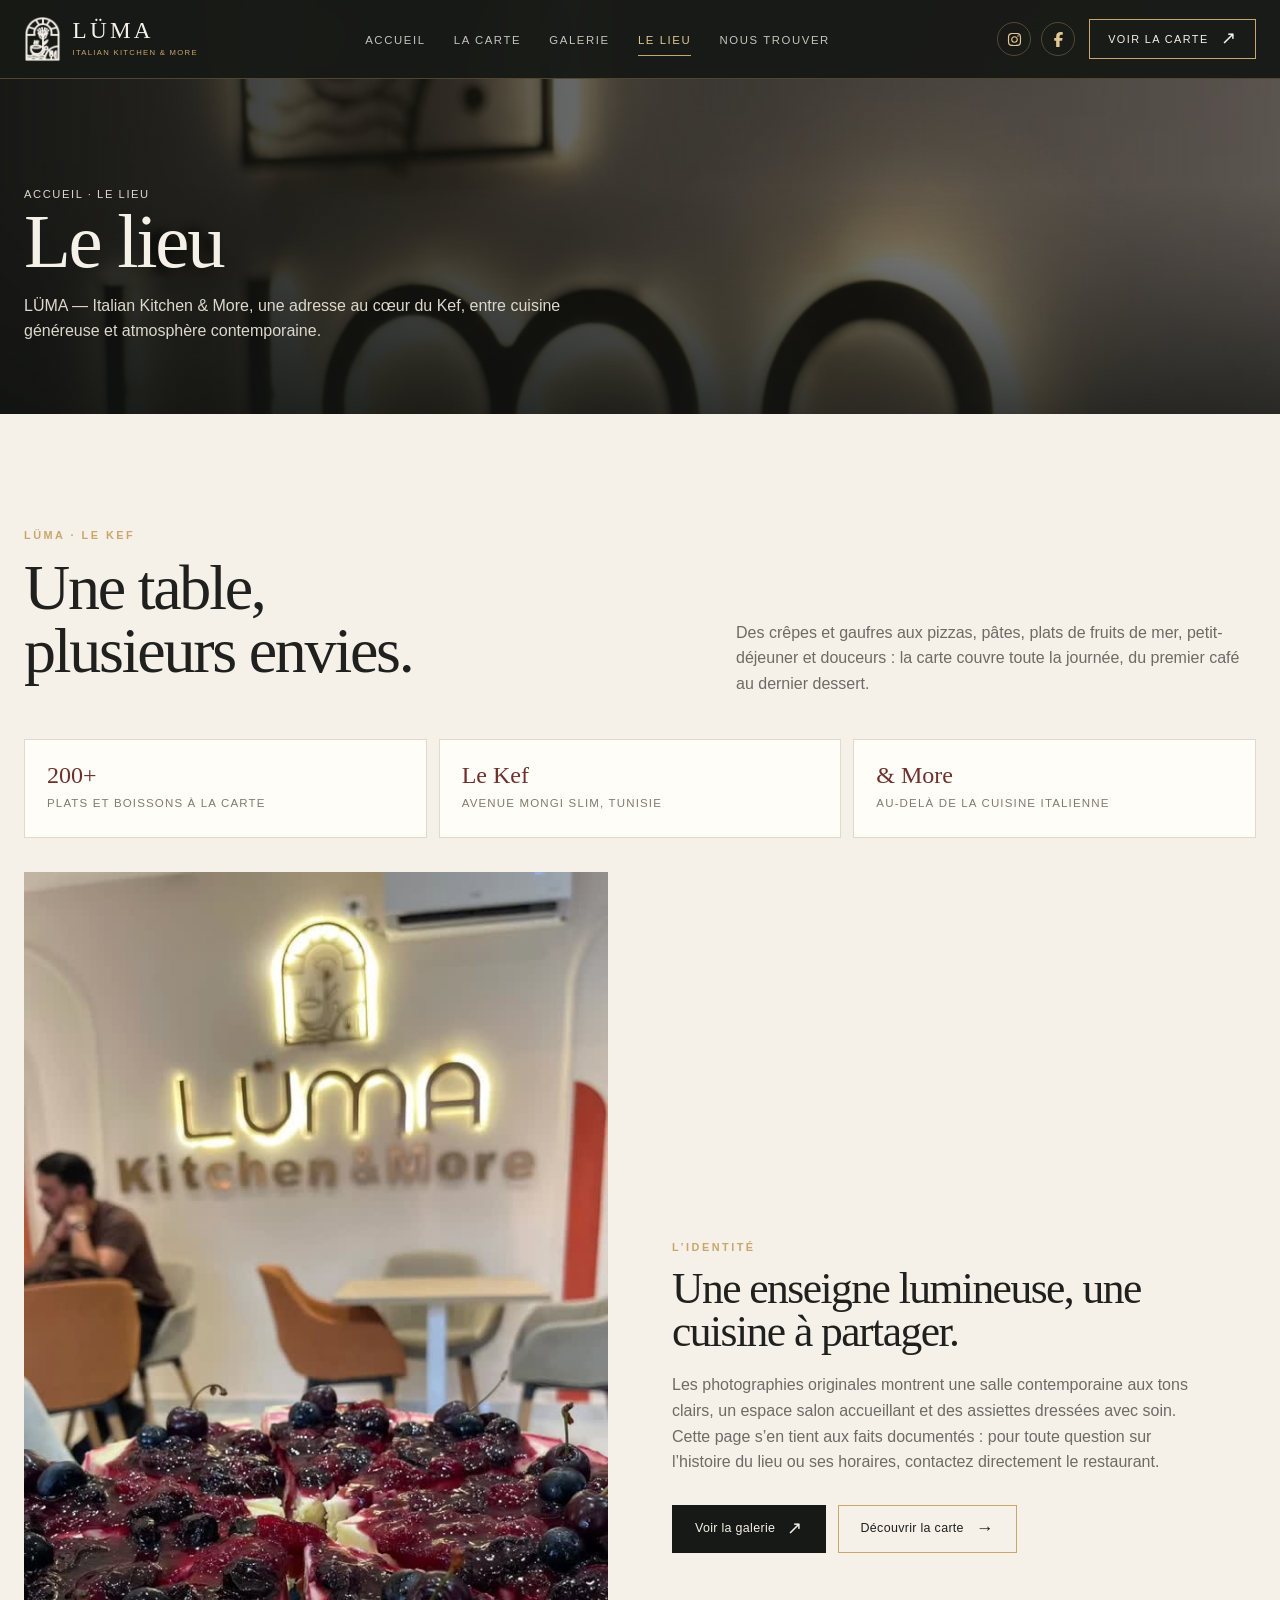
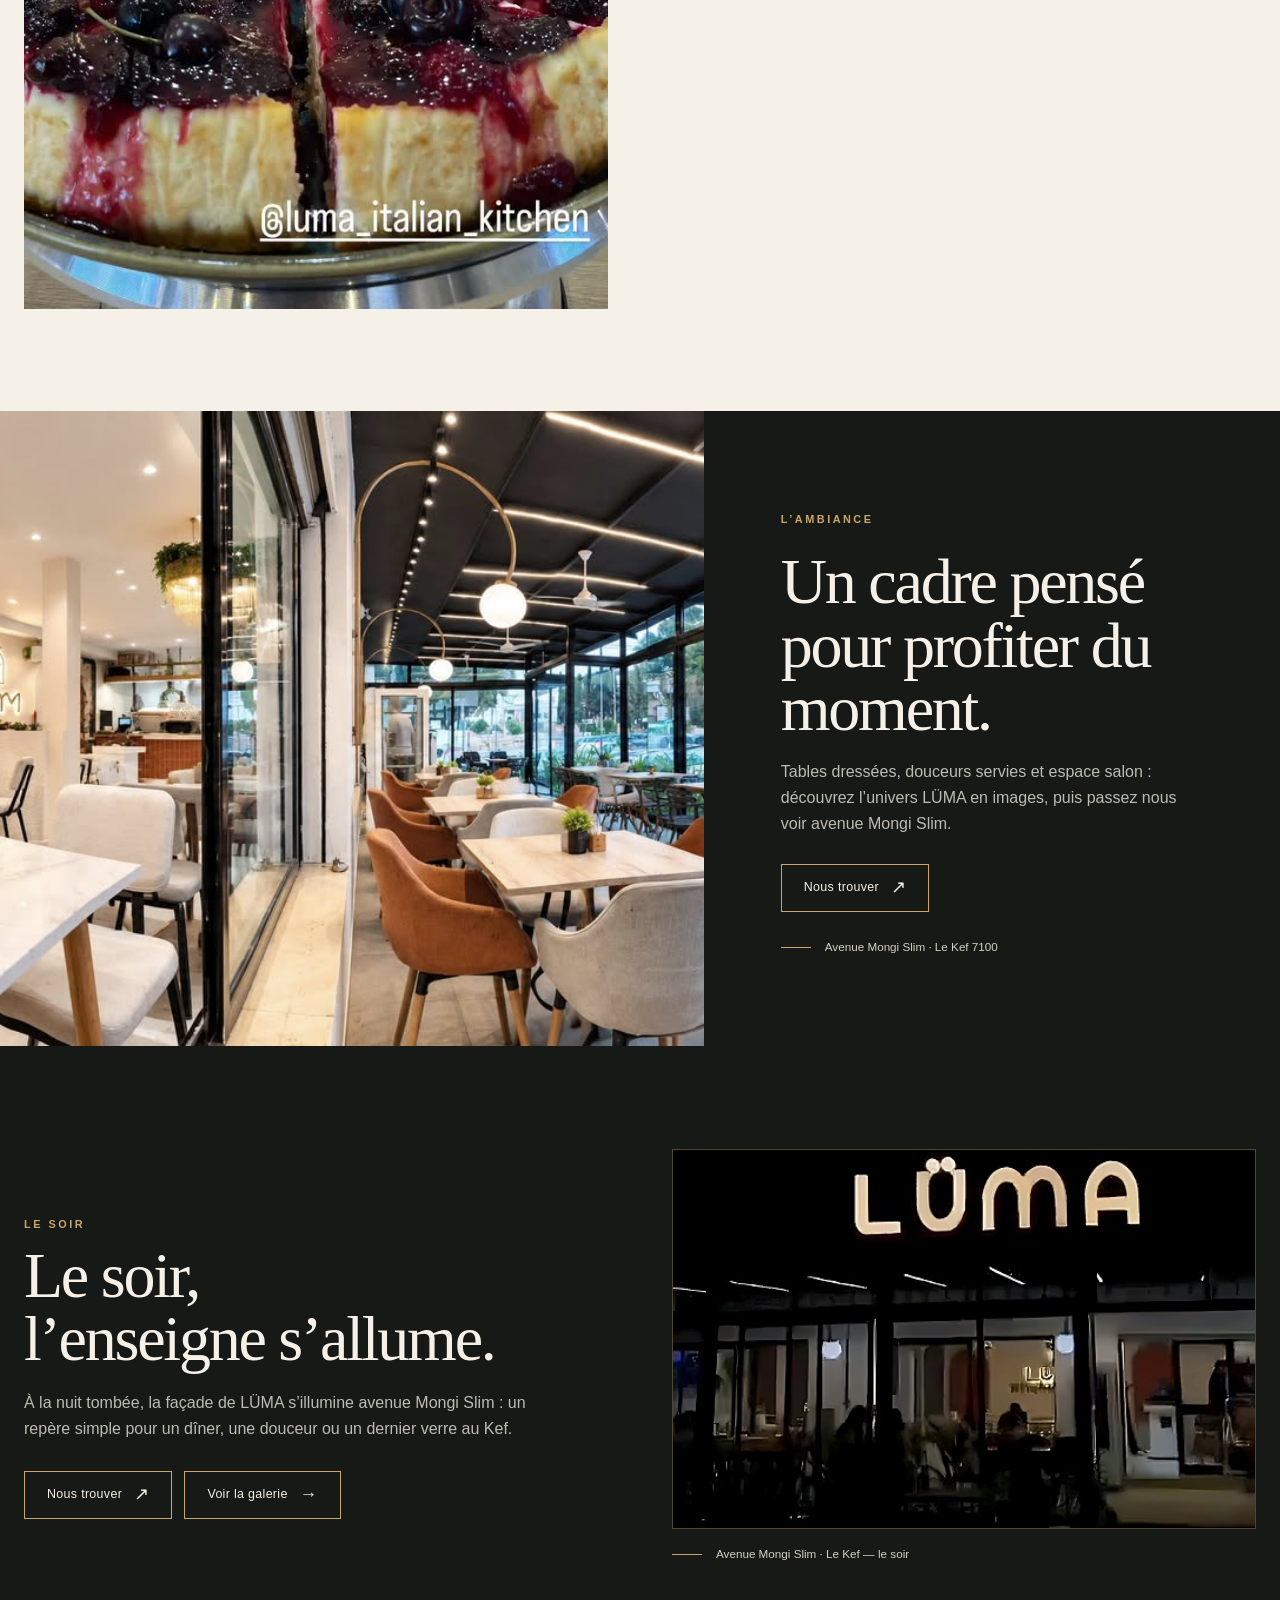
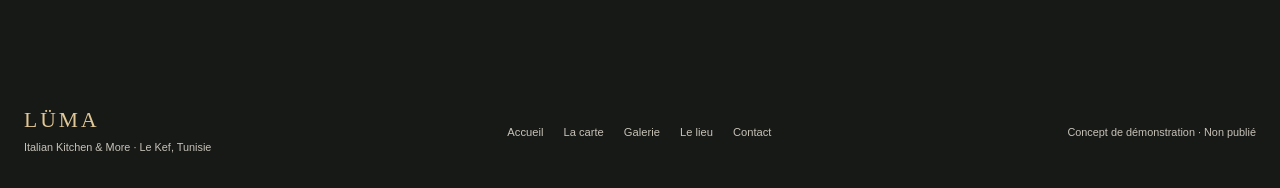
==== commit 11d29f39: "Upgrade all hand-drawn icons to official brand/UI glyphs Social (header + drawer): Font Awesome bran" ====
--- a/about.html
+++ b/about.html
@@ -8,7 +8,7 @@
 <meta name="robots" content="noindex,nofollow">
 <meta name="theme-color" content="#171916">
 <link rel="icon" href="assets/photos/luma-icon.png">
-<link rel="stylesheet" href="assets/css/site.css?v=40">
+<link rel="stylesheet" href="assets/css/site.css?v=45">
 </head>
 <body class="no-js page-about">
 <a class="skip-link" href="#contenu">Aller au contenu</a>
@@ -21,9 +21,9 @@
       <li><a href="gallery.html">Galerie</a></li>
       <li><a href="about.html" aria-current="page">Le lieu</a></li>
       <li><a href="contact.html">Nous trouver</a></li>
-    <li class="drawer-only drawer-contact"><span>Contact direct</span><a href="tel:+21697337588"><svg viewBox="0 0 24 24" fill="none" stroke="currentColor" stroke-width="1.6" stroke-linecap="round" stroke-linejoin="round" aria-hidden="true"><path d="M22 16.9v3a2 2 0 0 1-2.2 2 19.8 19.8 0 0 1-8.6-3.1 19.5 19.5 0 0 1-6-6A19.8 19.8 0 0 1 2.1 4.2 2 2 0 0 1 4.1 2h3a2 2 0 0 1 2 1.7c.1 1 .4 1.9.7 2.8a2 2 0 0 1-.5 2.1L8.1 9.9a16 16 0 0 0 6 6l1.3-1.3a2 2 0 0 1 2.1-.4c.9.3 1.8.6 2.8.7a2 2 0 0 1 1.7 2z"/></svg>+216 97 337 588</a></li><li class="drawer-only drawer-social"><span>Suivre LÜMA</span><div class="dsocial"><a href="https://www.instagram.com/luma_italian_kitchen/" target="_blank" rel="noopener noreferrer" aria-label="Instagram de LÜMA"><svg viewBox="0 0 24 24" fill="currentColor" aria-hidden="true"><path d="M7.0301.084c-1.2768.0602-2.1487.264-2.911.5634-.7888.3075-1.4575.72-2.1228 1.3877-.6652.6677-1.075 1.3368-1.3802 2.127-.2954.7638-.4956 1.6365-.552 2.914-.0564 1.2775-.0689 1.6882-.0626 4.947.0062 3.2586.0206 3.6671.0825 4.9473.061 1.2765.264 2.1482.5635 2.9107.308.7889.72 1.4573 1.388 2.1228.6679.6655 1.3365 1.0743 2.1285 1.38.7632.295 1.6361.4961 2.9134.552 1.2773.056 1.6884.069 4.9462.0627 3.2578-.0062 3.668-.0207 4.9478-.0814 1.28-.0607 2.147-.2652 2.9098-.5633.7889-.3086 1.4578-.72 2.1228-1.3881.665-.6682 1.0745-1.3378 1.3795-2.1284.2957-.7632.4966-1.636.552-2.9124.056-1.2809.0692-1.6898.063-4.948-.0063-3.2583-.021-3.6668-.0817-4.9465-.0607-1.2797-.264-2.1487-.5633-2.9117-.3084-.7889-.72-1.4568-1.3876-2.1228C21.2982 1.33 20.628.9208 19.8378.6165 19.074.321 18.2017.1197 16.9244.0645 15.6471.0093 15.236-.005 11.977.0014 8.718.0076 8.31.0215 7.0301.0839m.1402 21.6932c-1.17-.0509-1.8053-.2453-2.2287-.408-.5606-.216-.96-.4771-1.3819-.895-.422-.4178-.6811-.8186-.9-1.378-.1644-.4234-.3624-1.058-.4171-2.228-.0595-1.2645-.072-1.6442-.079-4.848-.007-3.2037.0053-3.583.0607-4.848.05-1.169.2456-1.805.408-2.2282.216-.5613.4762-.96.895-1.3816.4188-.4217.8184-.6814 1.3783-.9003.423-.1651 1.0575-.3614 2.227-.4171 1.2655-.06 1.6447-.072 4.848-.079 3.2033-.007 3.5835.005 4.8495.0608 1.169.0508 1.8053.2445 2.228.408.5608.216.96.4754 1.3816.895.4217.4194.6816.8176.9005 1.3787.1653.4217.3617 1.056.4169 2.2263.0602 1.2655.0739 1.645.0796 4.848.0058 3.203-.0055 3.5834-.061 4.848-.051 1.17-.245 1.8055-.408 2.2294-.216.5604-.4763.96-.8954 1.3814-.419.4215-.8181.6811-1.3783.9-.4224.1649-1.0577.3617-2.2262.4174-1.2656.0595-1.6448.072-4.8493.079-3.2045.007-3.5825-.006-4.848-.0608M16.953 5.5864A1.44 1.44 0 1 0 18.39 4.144a1.44 1.44 0 0 0-1.437 1.4424M5.8385 12.012c.0067 3.4032 2.7706 6.1557 6.173 6.1493 3.4026-.0065 6.157-2.7701 6.1506-6.1733-.0065-3.4032-2.771-6.1565-6.174-6.1498-3.403.0067-6.156 2.771-6.1496 6.1738M8 12.0077a4 4 0 1 1 4.008 3.9921A3.9996 3.9996 0 0 1 8 12.0077"/></svg>Instagram</a><a href="https://www.facebook.com/cocktail4saisons.kef/" target="_blank" rel="noopener noreferrer" aria-label="Facebook de LÜMA"><svg viewBox="0 0 24 24" fill="currentColor" aria-hidden="true"><path d="M9.101 23.691v-7.98H6.627v-3.667h2.474v-1.58c0-4.085 1.848-5.978 5.858-5.978.401 0 .955.042 1.468.103a8.68 8.68 0 0 1 1.141.195v3.325a8.623 8.623 0 0 0-.653-.036 26.805 26.805 0 0 0-.733-.009c-.707 0-1.259.096-1.675.309a1.686 1.686 0 0 0-.679.622c-.258.42-.374.995-.374 1.752v1.297h3.919l-.386 2.103-.287 1.564h-3.246v8.245C19.396 23.238 24 18.179 24 12.044c0-6.627-5.373-12-12-12s-12 5.373-12 12c0 5.628 3.874 10.35 9.101 11.647Z"/></svg>Facebook</a></div></li></ul></nav>
+    <li class="drawer-only drawer-contact"><span>Contact direct</span><a href="tel:+21697337588"><svg viewBox="0 0 24 24" fill="none" stroke="currentColor" stroke-width="1.8" stroke-linecap="round" stroke-linejoin="round" aria-hidden="true"><path d="M22 16.92v3a2 2 0 0 1-2.18 2 19.79 19.79 0 0 1-8.63-3.07 19.5 19.5 0 0 1-6-6 19.79 19.79 0 0 1-3.07-8.67A2 2 0 0 1 4.11 2h3a2 2 0 0 1 2 1.72 12.84 12.84 0 0 0 .7 2.81 2 2 0 0 1-.45 2.11L8.09 9.91a16 16 0 0 0 6 6l1.27-1.27a2 2 0 0 1 2.11-.45 12.84 12.84 0 0 0 2.81.7A2 2 0 0 1 22 16.92z"/></svg>+216 97 337 588</a></li><li class="drawer-only drawer-social"><span>Suivre LÜMA</span><div class="dsocial"><a href="https://www.instagram.com/luma_italian_kitchen/" target="_blank" rel="noopener noreferrer" aria-label="Instagram de LÜMA"><svg viewBox="0 0 448 512" fill="currentColor" aria-hidden="true"><path d="M224.1 141c-63.6 0-114.9 51.3-114.9 114.9s51.3 114.9 114.9 114.9S339 319.5 339 255.9 287.7 141 224.1 141zm0 189.6c-41.1 0-74.7-33.5-74.7-74.7s33.5-74.7 74.7-74.7 74.7 33.5 74.7 74.7-33.6 74.7-74.7 74.7zm146.4-194.3c0 14.9-12 26.8-26.8 26.8-14.9 0-26.8-12-26.8-26.8s12-26.8 26.8-26.8 26.8 12 26.8 26.8zm76.1 27.2c-1.7-35.9-9.9-67.7-36.2-93.9-26.2-26.2-58-34.4-93.9-36.2-37-2.1-147.9-2.1-184.9 0-35.8 1.7-67.6 9.9-93.9 36.1s-34.4 58-36.2 93.9c-2.1 37-2.1 147.9 0 184.9 1.7 35.9 9.9 67.7 36.2 93.9s58 34.4 93.9 36.2c37 2.1 147.9 2.1 184.9 0 35.9-1.7 67.7-9.9 93.9-36.2 26.2-26.2 34.4-58 36.2-93.9 2.1-37 2.1-147.8 0-184.8zM398.8 388c-7.8 19.6-22.9 34.7-42.6 42.6-29.5 11.7-99.5 9-132.1 9s-102.7 2.6-132.1-9c-19.6-7.8-34.7-22.9-42.6-42.6-11.7-29.5-9-99.5-9-132.1s-2.6-102.7 9-132.1c7.8-19.6 22.9-34.7 42.6-42.6 29.5-11.7 99.5-9 132.1-9s102.7-2.6 132.1 9c19.6 7.8 34.7 22.9 42.6 42.6 11.7 29.5 9 99.5 9 132.1s2.7 102.7-9 132.1z"/></svg>Instagram</a><a href="https://www.facebook.com/cocktail4saisons.kef/" target="_blank" rel="noopener noreferrer" aria-label="Facebook de LÜMA"><svg viewBox="0 0 320 512" fill="currentColor" aria-hidden="true"><path d="M80 299.3V512H196V299.3h86.5l18-97.8H196V166.9c0-51.7 20.3-71.5 72.7-71.5c16.3 0 29.4 .4 37 1.2V7.9C291.4 4 256.4 0 236.2 0C129.3 0 80 50.5 80 159.4v42.1H14v97.8H80z"/></svg>Facebook</a></div></li></ul></nav>
     <div class="navcta">
-      <div class="social" aria-label="Réseaux sociaux"><a href="https://www.instagram.com/luma_italian_kitchen/" target="_blank" rel="noopener noreferrer" aria-label="Instagram de LÜMA"><svg viewBox="0 0 24 24" fill="none" stroke="currentColor" stroke-width="2" aria-hidden="true"><rect x="3" y="3" width="18" height="18" rx="5"/><circle cx="12" cy="12" r="4"/><circle cx="17.2" cy="6.8" r="1.3" fill="currentColor" stroke="none"/></svg></a><a href="https://www.facebook.com/cocktail4saisons.kef/" target="_blank" rel="noopener noreferrer" aria-label="Facebook de LÜMA"><svg viewBox="0 0 24 24" fill="currentColor" aria-hidden="true"><path d="M13.5 21v-7h2.4l.4-3h-2.8V9.1c0-.9.3-1.5 1.6-1.5h1.3V4.9c-.3 0-1.1-.1-2-.1-2 0-3.4 1.2-3.4 3.5V11H8.5v3H11v7h2.5z"/></svg></a></div>
+      <div class="social" aria-label="Réseaux sociaux"><a href="https://www.instagram.com/luma_italian_kitchen/" target="_blank" rel="noopener noreferrer" aria-label="Instagram de LÜMA"><svg viewBox="0 0 448 512" fill="currentColor" aria-hidden="true"><path d="M224.1 141c-63.6 0-114.9 51.3-114.9 114.9s51.3 114.9 114.9 114.9S339 319.5 339 255.9 287.7 141 224.1 141zm0 189.6c-41.1 0-74.7-33.5-74.7-74.7s33.5-74.7 74.7-74.7 74.7 33.5 74.7 74.7-33.6 74.7-74.7 74.7zm146.4-194.3c0 14.9-12 26.8-26.8 26.8-14.9 0-26.8-12-26.8-26.8s12-26.8 26.8-26.8 26.8 12 26.8 26.8zm76.1 27.2c-1.7-35.9-9.9-67.7-36.2-93.9-26.2-26.2-58-34.4-93.9-36.2-37-2.1-147.9-2.1-184.9 0-35.8 1.7-67.6 9.9-93.9 36.1s-34.4 58-36.2 93.9c-2.1 37-2.1 147.9 0 184.9 1.7 35.9 9.9 67.7 36.2 93.9s58 34.4 93.9 36.2c37 2.1 147.9 2.1 184.9 0 35.9-1.7 67.7-9.9 93.9-36.2 26.2-26.2 34.4-58 36.2-93.9 2.1-37 2.1-147.8 0-184.8zM398.8 388c-7.8 19.6-22.9 34.7-42.6 42.6-29.5 11.7-99.5 9-132.1 9s-102.7 2.6-132.1-9c-19.6-7.8-34.7-22.9-42.6-42.6-11.7-29.5-9-99.5-9-132.1s-2.6-102.7 9-132.1c7.8-19.6 22.9-34.7 42.6-42.6 29.5-11.7 99.5-9 132.1-9s102.7-2.6 132.1 9c19.6 7.8 34.7 22.9 42.6 42.6 11.7 29.5 9 99.5 9 132.1s2.7 102.7-9 132.1z"/></svg></a><a href="https://www.facebook.com/cocktail4saisons.kef/" target="_blank" rel="noopener noreferrer" aria-label="Facebook de LÜMA"><svg viewBox="0 0 320 512" fill="currentColor" aria-hidden="true"><path d="M80 299.3V512H196V299.3h86.5l18-97.8H196V166.9c0-51.7 20.3-71.5 72.7-71.5c16.3 0 29.4 .4 37 1.2V7.9C291.4 4 256.4 0 236.2 0C129.3 0 80 50.5 80 159.4v42.1H14v97.8H80z"/></svg></a></div>
       <a class="btn navbutton" href="menu.html">Voir la carte <span class="arrow">↗</span></a>
       <button class="menu-toggle" id="menuToggle" aria-label="Ouvrir le menu" aria-expanded="false" aria-controls="navlinks">☰</button>
     </div>
@@ -85,7 +85,7 @@
         </div>
       </div>
       <div class="reveal">
-        <img src="assets/photos/luma-nuit.jpg?v=40" alt="La façade de LÜMA et son enseigne illuminée, avenue Mongi Slim à Le Kef" width="562" height="338" loading="lazy">
+        <img src="assets/photos/luma-nuit.jpg?v=45" alt="La façade de LÜMA et son enseigne illuminée, avenue Mongi Slim à Le Kef" width="562" height="338" loading="lazy">
         <p class="detail-line">Avenue Mongi Slim · Le Kef — le soir</p>
       </div>
     </div>
@@ -94,7 +94,7 @@
 </main>
 <footer class="footer"><div class="wrap footer-row"><div><div class="footer-brand">LÜMA</div><small>Italian Kitchen &amp; More · Le Kef, Tunisie</small></div><nav class="footer-links" aria-label="Navigation de pied de page"><a href="index.html">Accueil</a><a href="menu.html">La carte</a><a href="gallery.html">Galerie</a><a href="about.html">Le lieu</a><a href="contact.html">Contact</a></nav><small>Concept de démonstration · Non publié</small></div></footer>
 <div class="lightbox" id="lightbox" role="dialog" aria-modal="true" aria-label="Visionneuse d’images"><button class="lb-btn lb-close" id="lbClose" aria-label="Fermer">×</button><button class="lb-btn lb-prev" id="lbPrev" aria-label="Image précédente">‹</button><img id="lbImage" alt=""><button class="lb-btn lb-next" id="lbNext" aria-label="Image suivante">›</button><p class="lb-caption" id="lbCaption"></p></div>
-<script src="assets/js/menu-data.js?v=40"></script>
-<script src="assets/js/site.js?v=40"></script>
+<script src="assets/js/menu-data.js?v=45"></script>
+<script src="assets/js/site.js?v=45"></script>
 </body>
 </html>
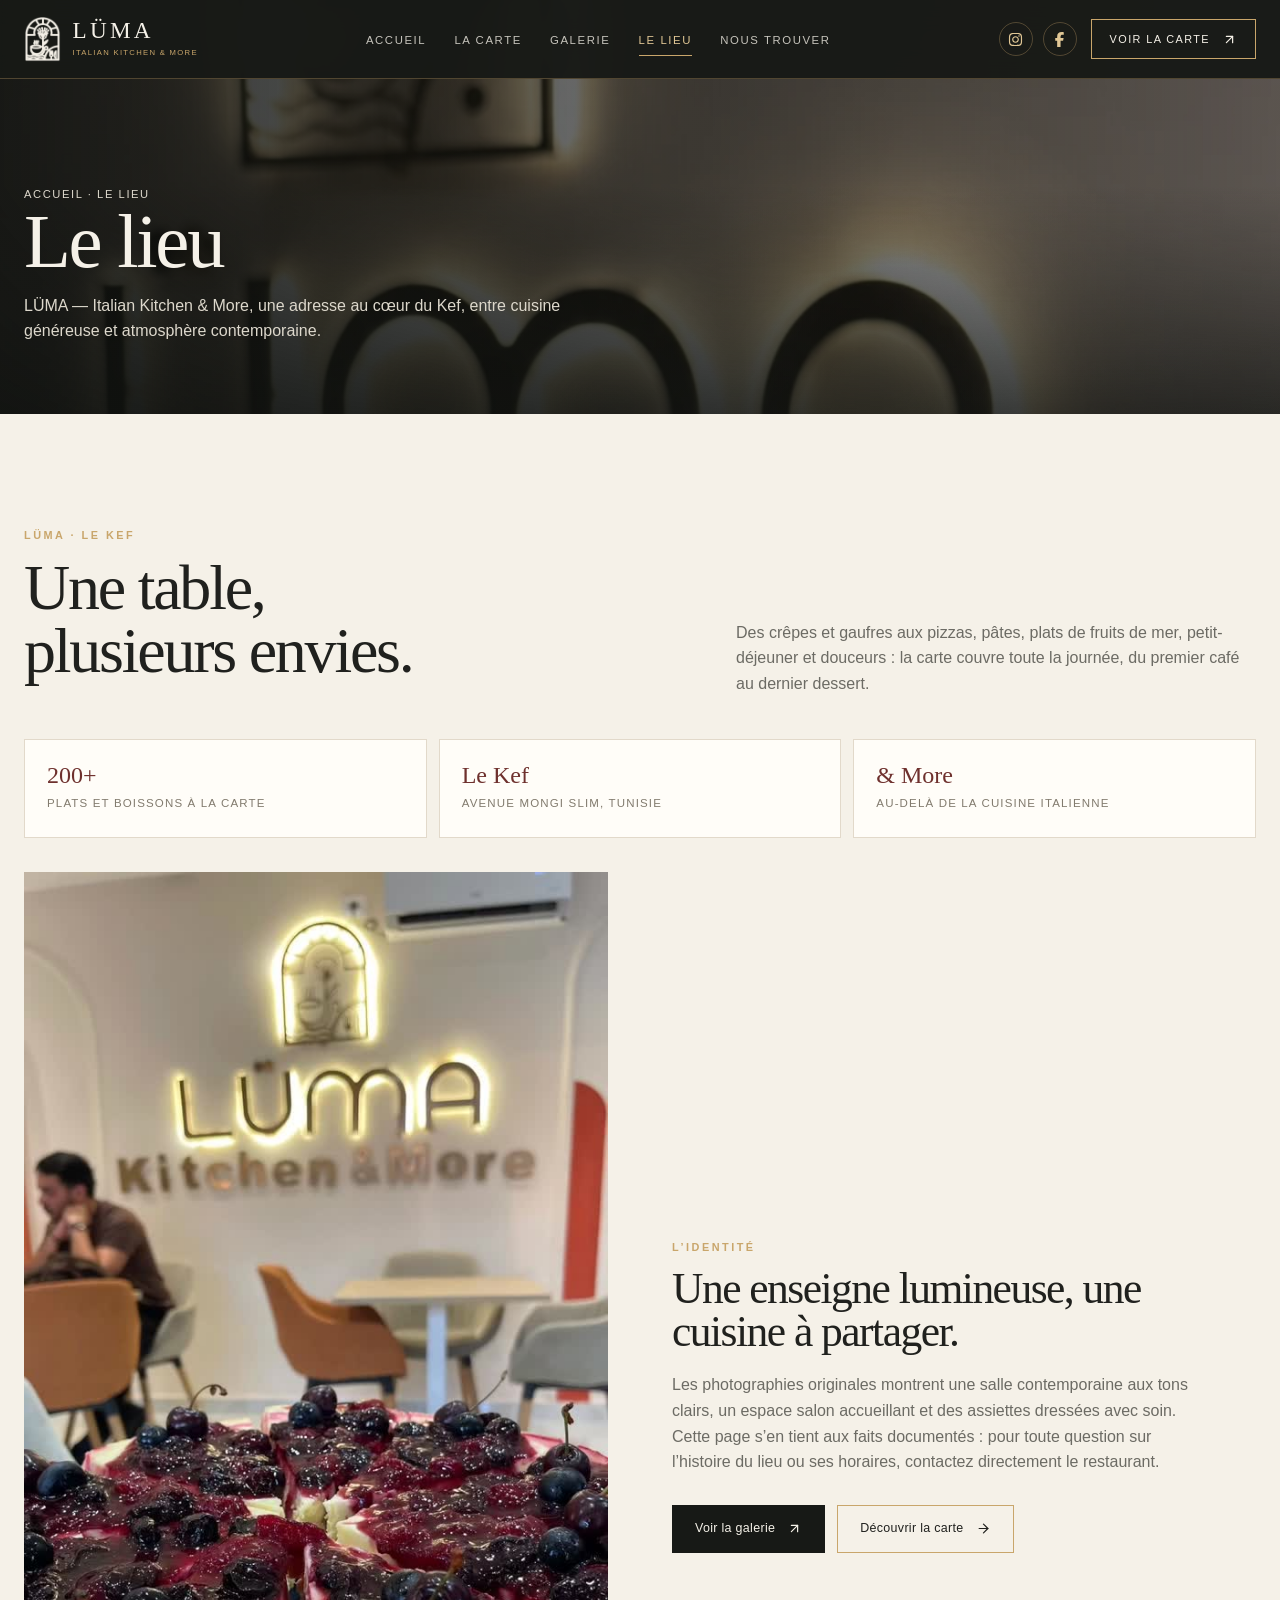
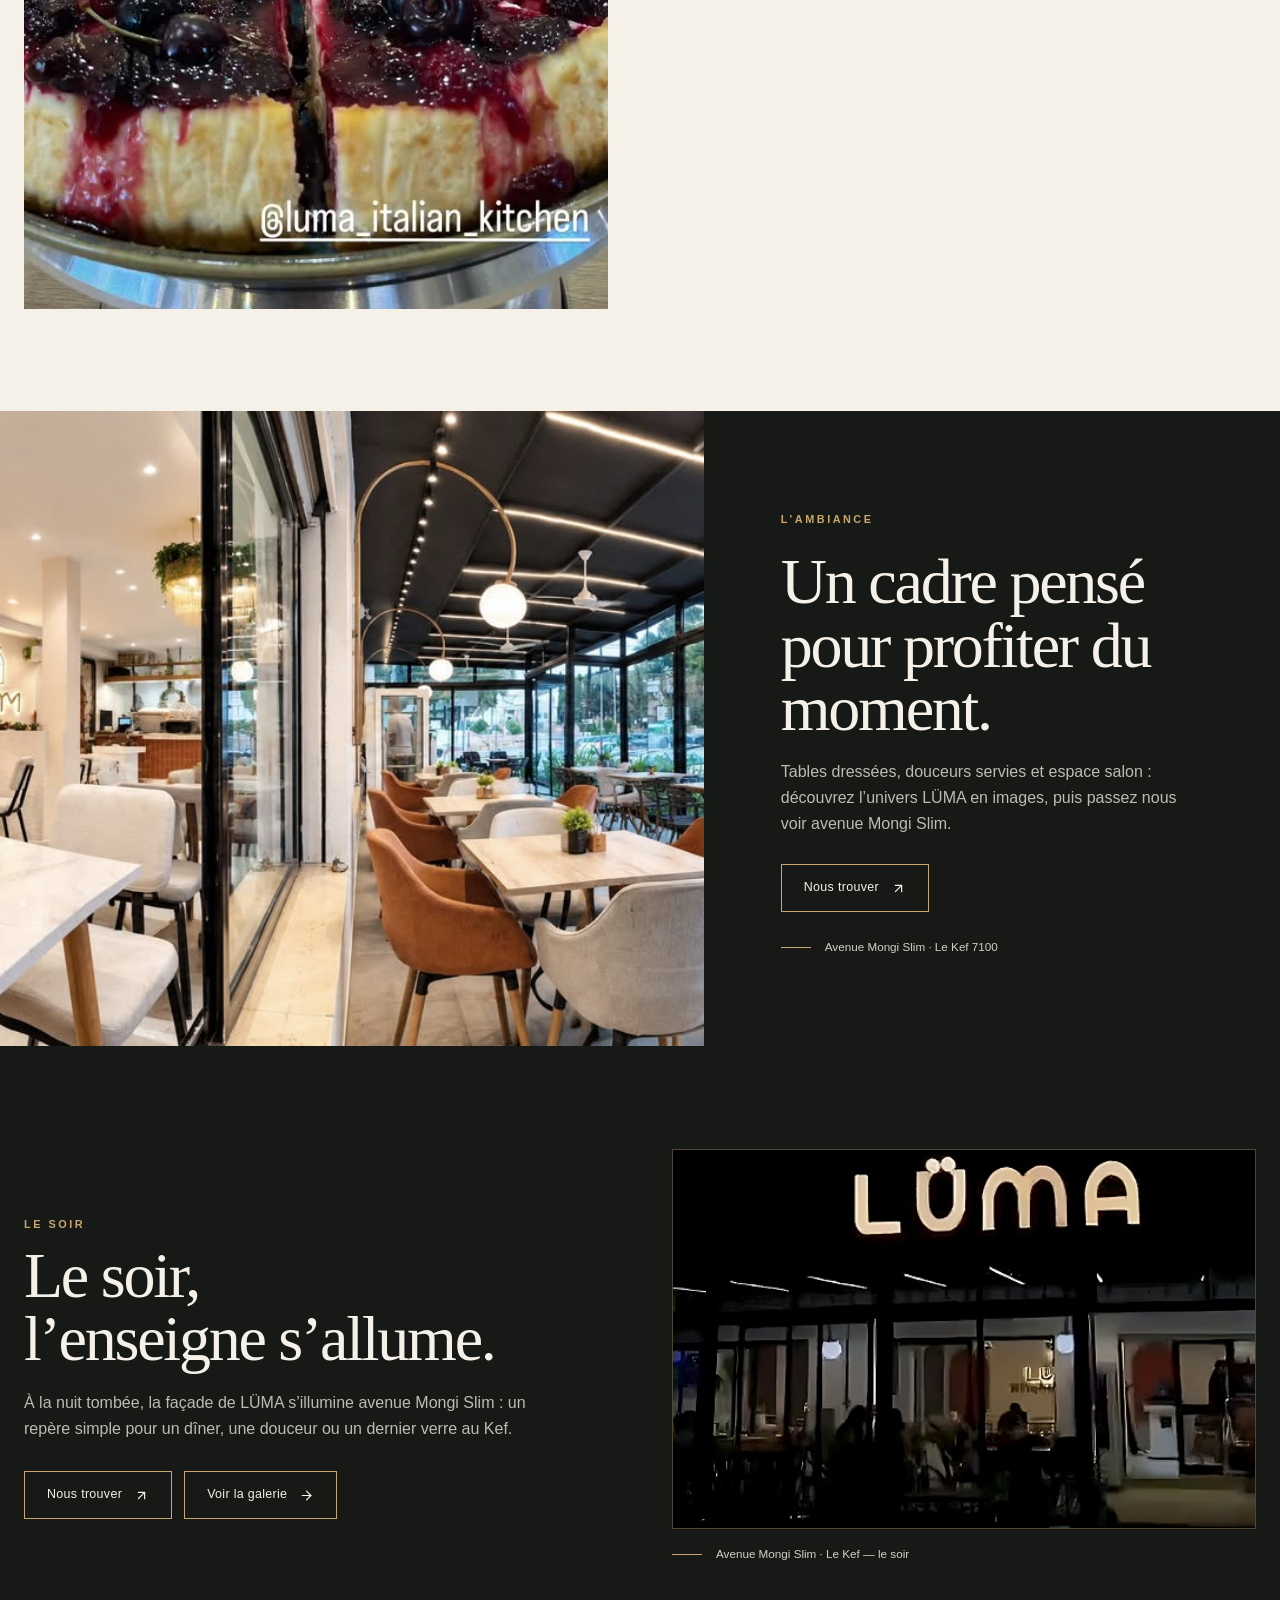
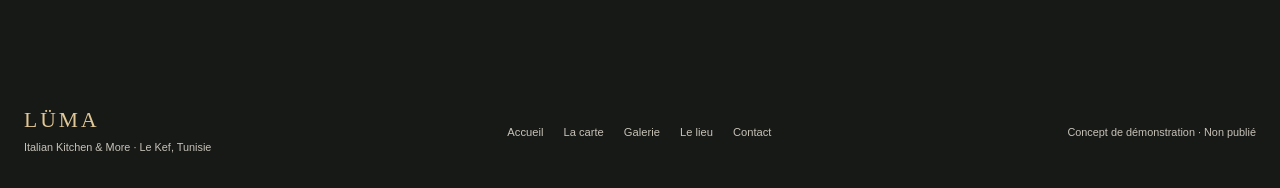
==== commit c8f0411d: "Replace all Unicode icon glyphs with real SVG icons The site used text characters as icons, which re" ====
--- a/about.html
+++ b/about.html
@@ -8,7 +8,7 @@
 <meta name="robots" content="noindex,nofollow">
 <meta name="theme-color" content="#171916">
 <link rel="icon" href="assets/photos/luma-icon.png">
-<link rel="stylesheet" href="assets/css/site.css?v=45">
+<link rel="stylesheet" href="assets/css/site.css?v=46">
 </head>
 <body class="no-js page-about">
 <a class="skip-link" href="#contenu">Aller au contenu</a>
@@ -24,8 +24,8 @@
     <li class="drawer-only drawer-contact"><span>Contact direct</span><a href="tel:+21697337588"><svg viewBox="0 0 24 24" fill="none" stroke="currentColor" stroke-width="1.8" stroke-linecap="round" stroke-linejoin="round" aria-hidden="true"><path d="M22 16.92v3a2 2 0 0 1-2.18 2 19.79 19.79 0 0 1-8.63-3.07 19.5 19.5 0 0 1-6-6 19.79 19.79 0 0 1-3.07-8.67A2 2 0 0 1 4.11 2h3a2 2 0 0 1 2 1.72 12.84 12.84 0 0 0 .7 2.81 2 2 0 0 1-.45 2.11L8.09 9.91a16 16 0 0 0 6 6l1.27-1.27a2 2 0 0 1 2.11-.45 12.84 12.84 0 0 0 2.81.7A2 2 0 0 1 22 16.92z"/></svg>+216 97 337 588</a></li><li class="drawer-only drawer-social"><span>Suivre LÜMA</span><div class="dsocial"><a href="https://www.instagram.com/luma_italian_kitchen/" target="_blank" rel="noopener noreferrer" aria-label="Instagram de LÜMA"><svg viewBox="0 0 448 512" fill="currentColor" aria-hidden="true"><path d="M224.1 141c-63.6 0-114.9 51.3-114.9 114.9s51.3 114.9 114.9 114.9S339 319.5 339 255.9 287.7 141 224.1 141zm0 189.6c-41.1 0-74.7-33.5-74.7-74.7s33.5-74.7 74.7-74.7 74.7 33.5 74.7 74.7-33.6 74.7-74.7 74.7zm146.4-194.3c0 14.9-12 26.8-26.8 26.8-14.9 0-26.8-12-26.8-26.8s12-26.8 26.8-26.8 26.8 12 26.8 26.8zm76.1 27.2c-1.7-35.9-9.9-67.7-36.2-93.9-26.2-26.2-58-34.4-93.9-36.2-37-2.1-147.9-2.1-184.9 0-35.8 1.7-67.6 9.9-93.9 36.1s-34.4 58-36.2 93.9c-2.1 37-2.1 147.9 0 184.9 1.7 35.9 9.9 67.7 36.2 93.9s58 34.4 93.9 36.2c37 2.1 147.9 2.1 184.9 0 35.9-1.7 67.7-9.9 93.9-36.2 26.2-26.2 34.4-58 36.2-93.9 2.1-37 2.1-147.8 0-184.8zM398.8 388c-7.8 19.6-22.9 34.7-42.6 42.6-29.5 11.7-99.5 9-132.1 9s-102.7 2.6-132.1-9c-19.6-7.8-34.7-22.9-42.6-42.6-11.7-29.5-9-99.5-9-132.1s-2.6-102.7 9-132.1c7.8-19.6 22.9-34.7 42.6-42.6 29.5-11.7 99.5-9 132.1-9s102.7-2.6 132.1 9c19.6 7.8 34.7 22.9 42.6 42.6 11.7 29.5 9 99.5 9 132.1s2.7 102.7-9 132.1z"/></svg>Instagram</a><a href="https://www.facebook.com/cocktail4saisons.kef/" target="_blank" rel="noopener noreferrer" aria-label="Facebook de LÜMA"><svg viewBox="0 0 320 512" fill="currentColor" aria-hidden="true"><path d="M80 299.3V512H196V299.3h86.5l18-97.8H196V166.9c0-51.7 20.3-71.5 72.7-71.5c16.3 0 29.4 .4 37 1.2V7.9C291.4 4 256.4 0 236.2 0C129.3 0 80 50.5 80 159.4v42.1H14v97.8H80z"/></svg>Facebook</a></div></li></ul></nav>
     <div class="navcta">
       <div class="social" aria-label="Réseaux sociaux"><a href="https://www.instagram.com/luma_italian_kitchen/" target="_blank" rel="noopener noreferrer" aria-label="Instagram de LÜMA"><svg viewBox="0 0 448 512" fill="currentColor" aria-hidden="true"><path d="M224.1 141c-63.6 0-114.9 51.3-114.9 114.9s51.3 114.9 114.9 114.9S339 319.5 339 255.9 287.7 141 224.1 141zm0 189.6c-41.1 0-74.7-33.5-74.7-74.7s33.5-74.7 74.7-74.7 74.7 33.5 74.7 74.7-33.6 74.7-74.7 74.7zm146.4-194.3c0 14.9-12 26.8-26.8 26.8-14.9 0-26.8-12-26.8-26.8s12-26.8 26.8-26.8 26.8 12 26.8 26.8zm76.1 27.2c-1.7-35.9-9.9-67.7-36.2-93.9-26.2-26.2-58-34.4-93.9-36.2-37-2.1-147.9-2.1-184.9 0-35.8 1.7-67.6 9.9-93.9 36.1s-34.4 58-36.2 93.9c-2.1 37-2.1 147.9 0 184.9 1.7 35.9 9.9 67.7 36.2 93.9s58 34.4 93.9 36.2c37 2.1 147.9 2.1 184.9 0 35.9-1.7 67.7-9.9 93.9-36.2 26.2-26.2 34.4-58 36.2-93.9 2.1-37 2.1-147.8 0-184.8zM398.8 388c-7.8 19.6-22.9 34.7-42.6 42.6-29.5 11.7-99.5 9-132.1 9s-102.7 2.6-132.1-9c-19.6-7.8-34.7-22.9-42.6-42.6-11.7-29.5-9-99.5-9-132.1s-2.6-102.7 9-132.1c7.8-19.6 22.9-34.7 42.6-42.6 29.5-11.7 99.5-9 132.1-9s102.7-2.6 132.1 9c19.6 7.8 34.7 22.9 42.6 42.6 11.7 29.5 9 99.5 9 132.1s2.7 102.7-9 132.1z"/></svg></a><a href="https://www.facebook.com/cocktail4saisons.kef/" target="_blank" rel="noopener noreferrer" aria-label="Facebook de LÜMA"><svg viewBox="0 0 320 512" fill="currentColor" aria-hidden="true"><path d="M80 299.3V512H196V299.3h86.5l18-97.8H196V166.9c0-51.7 20.3-71.5 72.7-71.5c16.3 0 29.4 .4 37 1.2V7.9C291.4 4 256.4 0 236.2 0C129.3 0 80 50.5 80 159.4v42.1H14v97.8H80z"/></svg></a></div>
-      <a class="btn navbutton" href="menu.html">Voir la carte <span class="arrow">↗</span></a>
-      <button class="menu-toggle" id="menuToggle" aria-label="Ouvrir le menu" aria-expanded="false" aria-controls="navlinks">☰</button>
+      <a class="btn navbutton" href="menu.html">Voir la carte <span class="arrow" aria-hidden="true"><svg viewBox="0 0 24 24" fill="none" stroke="currentColor" stroke-width="1.9" stroke-linecap="round" stroke-linejoin="round" aria-hidden="true"><path d="M7 7h10v10" /> <path d="M7 17 17 7" /></svg></span></a>
+      <button class="menu-toggle" id="menuToggle" aria-label="Ouvrir le menu" aria-expanded="false" aria-controls="navlinks"><svg class="i-burger" viewBox="0 0 24 24" fill="none" stroke="currentColor" stroke-width="1.8" stroke-linecap="round" stroke-linejoin="round" aria-hidden="true"><line x1="4" x2="20" y1="12" y2="12" /> <line x1="4" x2="20" y1="6" y2="6" /> <line x1="4" x2="20" y1="18" y2="18" /></svg><svg class="i-close" viewBox="0 0 24 24" fill="none" stroke="currentColor" stroke-width="1.8" stroke-linecap="round" stroke-linejoin="round" aria-hidden="true"><path d="M18 6 6 18" /> <path d="m6 6 12 12" /></svg></button>
     </div>
   </div>
 </header>
@@ -53,8 +53,8 @@
         <h3 class="display" style="font-size:clamp(1.8rem,3.4vw,2.8rem)">Une enseigne lumineuse, une cuisine à partager.</h3>
         <p class="sub">Les photographies originales montrent une salle contemporaine aux tons clairs, un espace salon accueillant et des assiettes dressées avec soin. Cette page s’en tient aux faits documentés : pour toute question sur l’histoire du lieu ou ses horaires, contactez directement le restaurant.</p>
         <div class="menu-open-row">
-          <a class="btn dark" href="gallery.html">Voir la galerie <span class="arrow">↗</span></a>
-          <a class="btn light" href="menu.html">Découvrir la carte <span class="arrow">→</span></a>
+          <a class="btn dark" href="gallery.html">Voir la galerie <span class="arrow" aria-hidden="true"><svg viewBox="0 0 24 24" fill="none" stroke="currentColor" stroke-width="1.9" stroke-linecap="round" stroke-linejoin="round" aria-hidden="true"><path d="M7 7h10v10" /> <path d="M7 17 17 7" /></svg></span></a>
+          <a class="btn light" href="menu.html">Découvrir la carte <span class="arrow" aria-hidden="true"><svg viewBox="0 0 24 24" fill="none" stroke="currentColor" stroke-width="1.9" stroke-linecap="round" stroke-linejoin="round" aria-hidden="true"><path d="M5 12h14" /> <path d="m12 5 7 7-7 7" /></svg></span></a>
         </div>
       </div>
     </div>
@@ -67,7 +67,7 @@
       <p class="eyebrow">L’ambiance</p>
       <h2 class="display">Un cadre pensé pour profiter du moment.</h2>
       <p class="sub">Tables dressées, douceurs servies et espace salon : découvrez l’univers LÜMA en images, puis passez nous voir avenue Mongi Slim.</p>
-      <a class="btn" href="contact.html">Nous trouver <span class="arrow">↗</span></a>
+      <a class="btn" href="contact.html">Nous trouver <span class="arrow" aria-hidden="true"><svg viewBox="0 0 24 24" fill="none" stroke="currentColor" stroke-width="1.9" stroke-linecap="round" stroke-linejoin="round" aria-hidden="true"><path d="M7 7h10v10" /> <path d="M7 17 17 7" /></svg></span></a>
       <div class="detail-line">Avenue Mongi Slim · Le Kef 7100</div>
     </div>
   </div>
@@ -80,12 +80,12 @@
         <h2 class="display">Le soir,<br>l’enseigne s’allume.</h2>
         <p class="sub">À la nuit tombée, la façade de LÜMA s’illumine avenue Mongi Slim : un repère simple pour un dîner, une douceur ou un dernier verre au Kef.</p>
         <div class="menu-open-row">
-          <a class="btn" href="contact.html">Nous trouver <span class="arrow" aria-hidden="true">↗</span></a>
-          <a class="btn" href="gallery.html">Voir la galerie <span class="arrow" aria-hidden="true">→</span></a>
+          <a class="btn" href="contact.html">Nous trouver <span class="arrow" aria-hidden="true"><svg viewBox="0 0 24 24" fill="none" stroke="currentColor" stroke-width="1.9" stroke-linecap="round" stroke-linejoin="round" aria-hidden="true"><path d="M7 7h10v10" /> <path d="M7 17 17 7" /></svg></span></a>
+          <a class="btn" href="gallery.html">Voir la galerie <span class="arrow" aria-hidden="true"><svg viewBox="0 0 24 24" fill="none" stroke="currentColor" stroke-width="1.9" stroke-linecap="round" stroke-linejoin="round" aria-hidden="true"><path d="M5 12h14" /> <path d="m12 5 7 7-7 7" /></svg></span></a>
         </div>
       </div>
       <div class="reveal">
-        <img src="assets/photos/luma-nuit.jpg?v=45" alt="La façade de LÜMA et son enseigne illuminée, avenue Mongi Slim à Le Kef" width="562" height="338" loading="lazy">
+        <img src="assets/photos/luma-nuit.jpg?v=46" alt="La façade de LÜMA et son enseigne illuminée, avenue Mongi Slim à Le Kef" width="562" height="338" loading="lazy">
         <p class="detail-line">Avenue Mongi Slim · Le Kef — le soir</p>
       </div>
     </div>
@@ -93,8 +93,8 @@
 </section>
 </main>
 <footer class="footer"><div class="wrap footer-row"><div><div class="footer-brand">LÜMA</div><small>Italian Kitchen &amp; More · Le Kef, Tunisie</small></div><nav class="footer-links" aria-label="Navigation de pied de page"><a href="index.html">Accueil</a><a href="menu.html">La carte</a><a href="gallery.html">Galerie</a><a href="about.html">Le lieu</a><a href="contact.html">Contact</a></nav><small>Concept de démonstration · Non publié</small></div></footer>
-<div class="lightbox" id="lightbox" role="dialog" aria-modal="true" aria-label="Visionneuse d’images"><button class="lb-btn lb-close" id="lbClose" aria-label="Fermer">×</button><button class="lb-btn lb-prev" id="lbPrev" aria-label="Image précédente">‹</button><img id="lbImage" alt=""><button class="lb-btn lb-next" id="lbNext" aria-label="Image suivante">›</button><p class="lb-caption" id="lbCaption"></p></div>
-<script src="assets/js/menu-data.js?v=45"></script>
-<script src="assets/js/site.js?v=45"></script>
+<div class="lightbox" id="lightbox" role="dialog" aria-modal="true" aria-label="Visionneuse d’images"><button class="lb-btn lb-close" id="lbClose" aria-label="Fermer"><svg viewBox="0 0 24 24" fill="none" stroke="currentColor" stroke-width="1.9" stroke-linecap="round" stroke-linejoin="round" aria-hidden="true"><path d="M18 6 6 18" /> <path d="m6 6 12 12" /></svg></button><button class="lb-btn lb-prev" id="lbPrev" aria-label="Image précédente"><svg viewBox="0 0 24 24" fill="none" stroke="currentColor" stroke-width="1.9" stroke-linecap="round" stroke-linejoin="round" aria-hidden="true"><path d="m15 18-6-6 6-6" /></svg></button><img id="lbImage" alt=""><button class="lb-btn lb-next" id="lbNext" aria-label="Image suivante"><svg viewBox="0 0 24 24" fill="none" stroke="currentColor" stroke-width="1.9" stroke-linecap="round" stroke-linejoin="round" aria-hidden="true"><path d="m9 18 6-6-6-6" /></svg></button><p class="lb-caption" id="lbCaption"></p></div>
+<script src="assets/js/menu-data.js?v=46"></script>
+<script src="assets/js/site.js?v=46"></script>
 </body>
 </html>
--- a/assets/css/site.css
+++ b/assets/css/site.css
@@ -170,3 +170,21 @@
   .navlinks .drawer-social .dsocial a svg{transition:transform .25s ease}
   .navlinks .drawer-social .dsocial a:hover svg{transform:translateY(-1px)}
 }
+
+/* ==========================================================================
+   Real SVG icons — replacing the former Unicode glyphs
+   (menu button ☰, contact rows ✆ ⌖ ◇ ◎ ↗, button arrows ↗ →, lightbox ‹ › ×)
+   ========================================================================== */
+.contact-icon svg{width:17px;height:17px;display:block}
+.arrow{display:inline-flex;align-items:center;justify-content:center;font-size:0;line-height:0}
+.arrow svg{width:15px;height:15px;display:block}
+.hr-arrow svg{width:1em;height:1em;display:block}
+.lb-btn svg{width:19px;height:19px;display:block}
+.lb-close svg{width:17px;height:17px}
+@media(max-width:720px){
+  .menu-toggle{display:grid;place-items:center}
+  .menu-toggle svg{width:22px;height:22px;display:block}
+  .menu-toggle .i-close{display:none}
+  .menu-toggle[aria-expanded="true"] .i-burger{display:none}
+  .menu-toggle[aria-expanded="true"] .i-close{display:block}
+}
